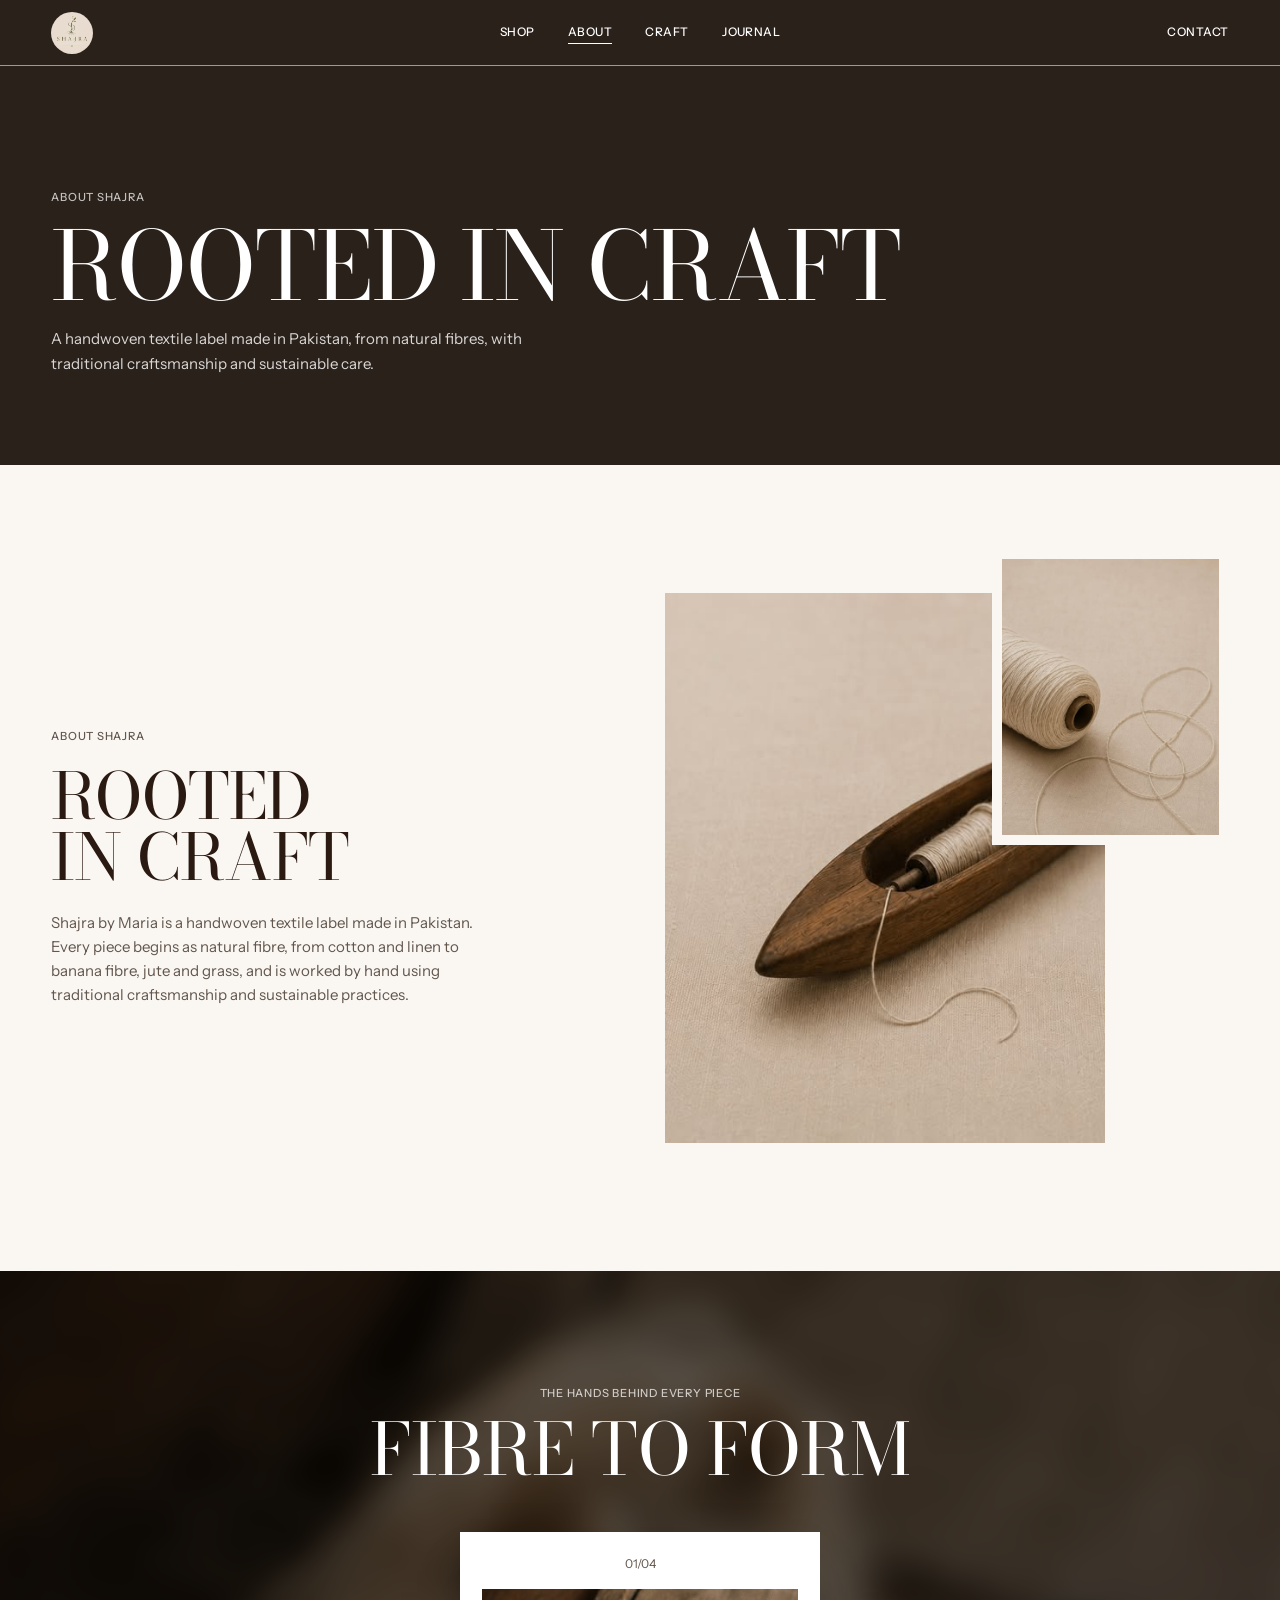
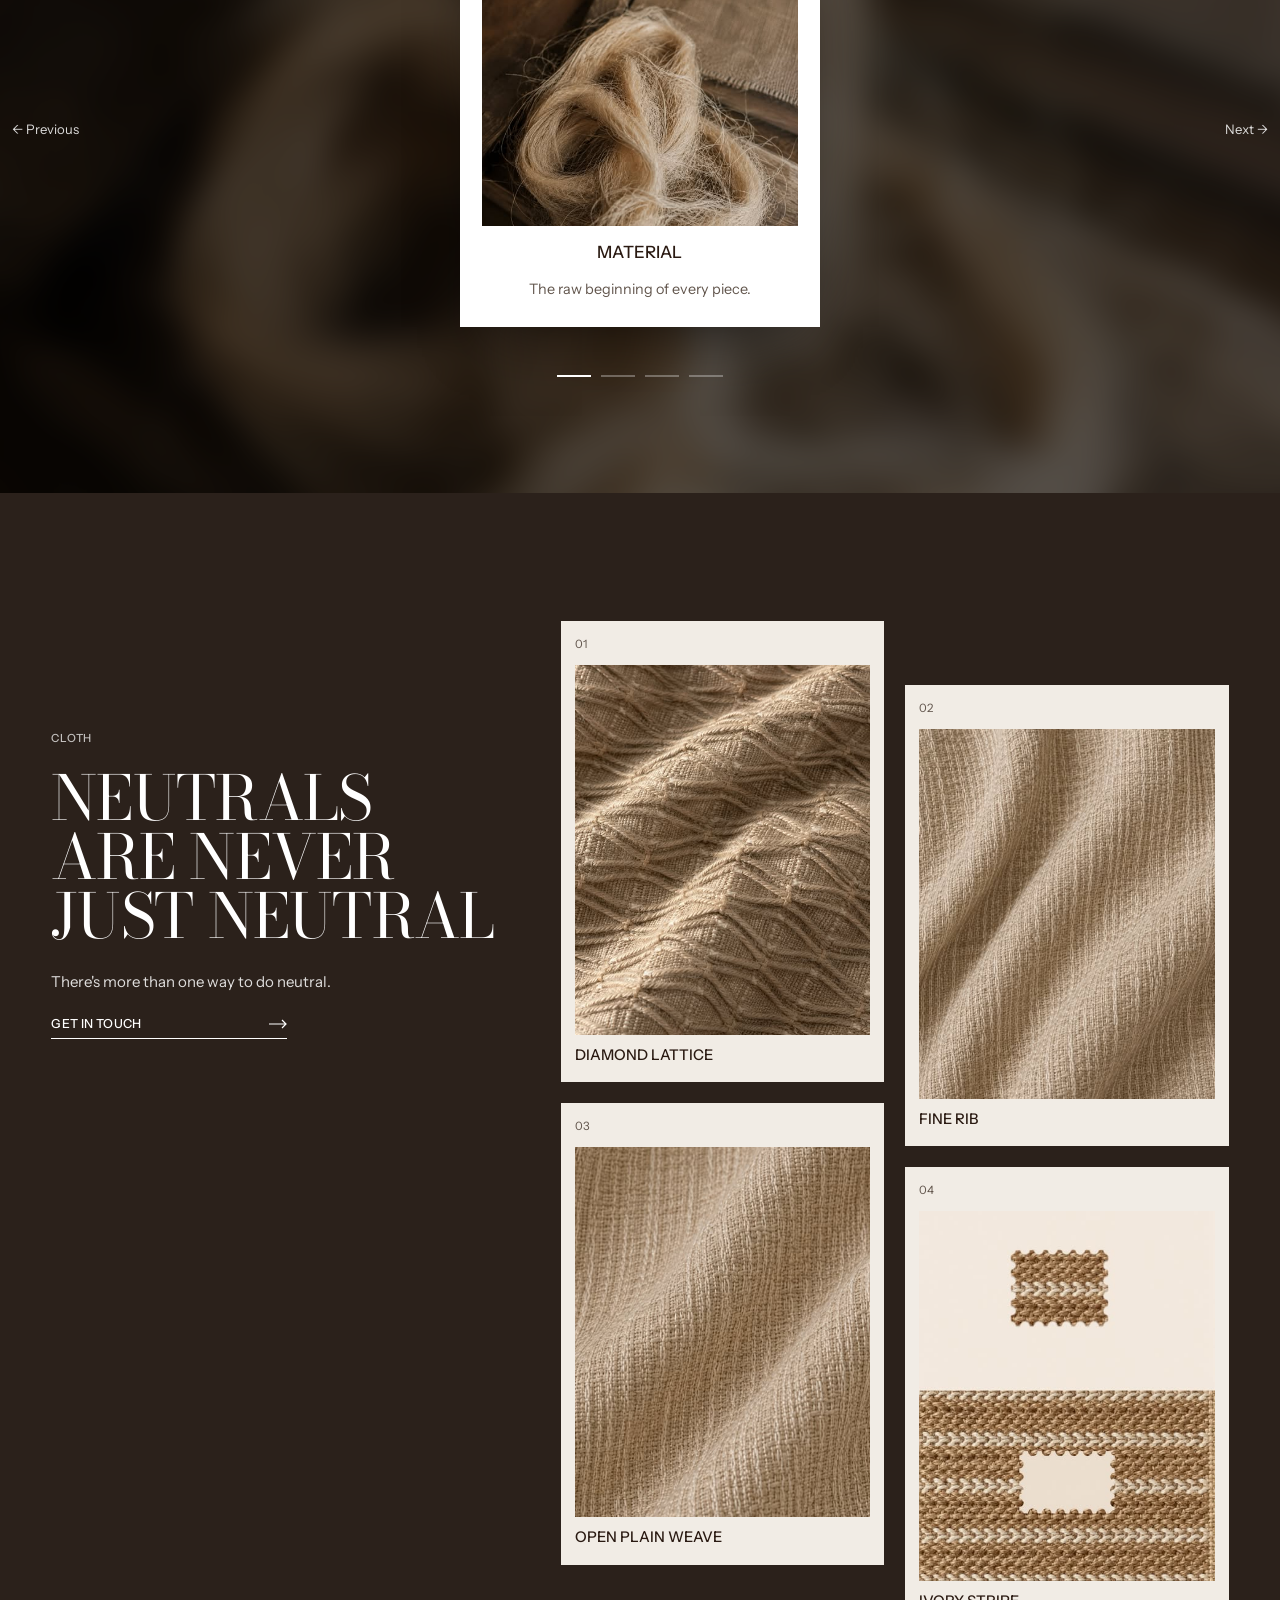
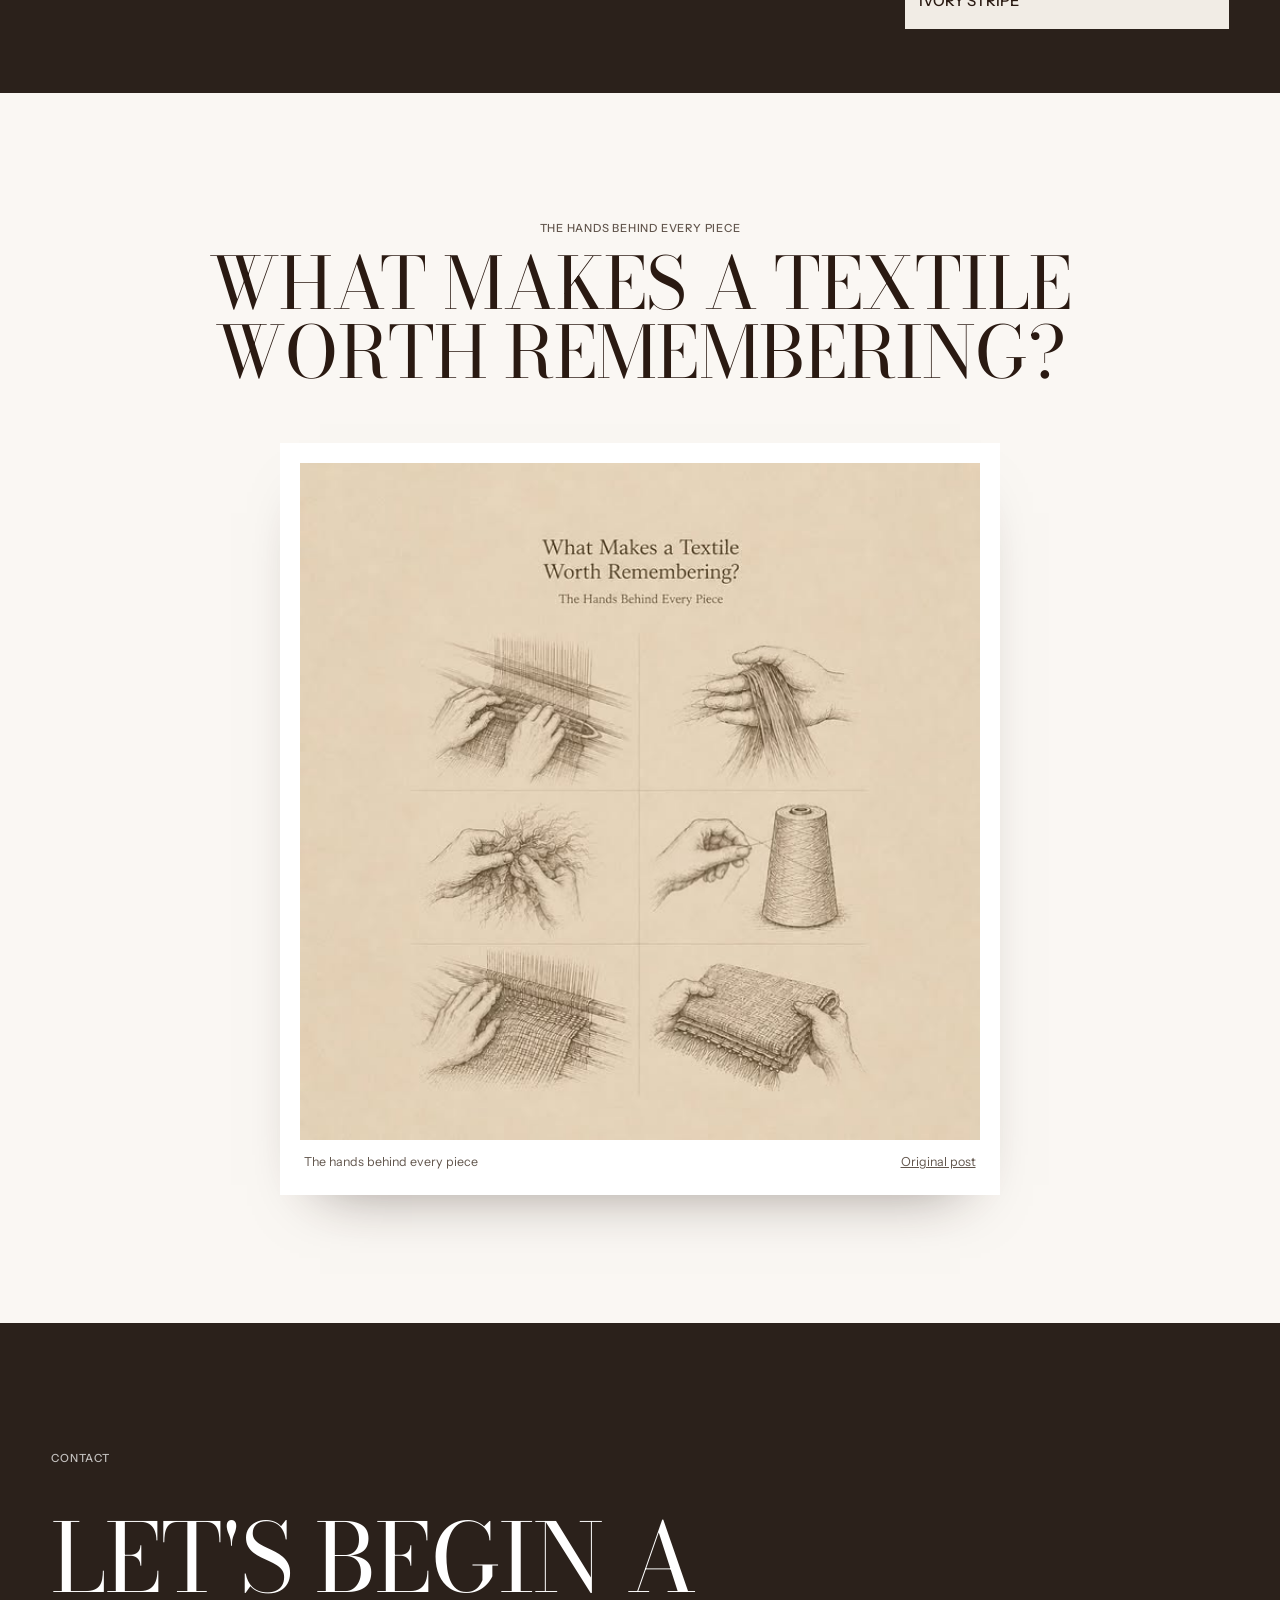
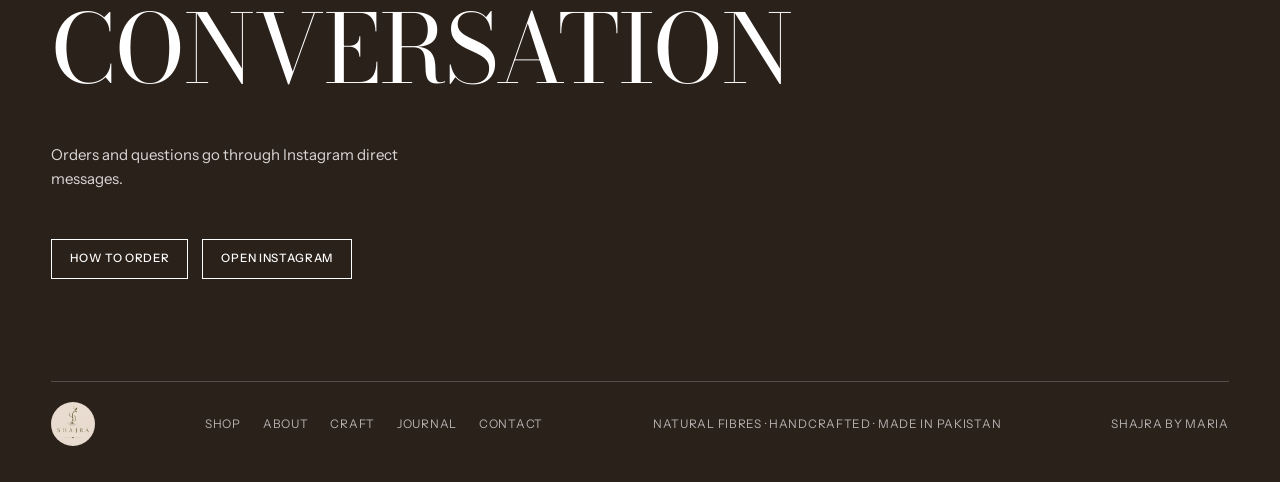
==== about.html @ bf80507c "new changes" ====
<!doctype html>
<html lang="en">
<head>
<meta charset="utf-8">
<meta name="viewport" content="width=device-width, initial-scale=1, viewport-fit=cover">
<title>About | Shajra by Maria</title>
<meta name="description" content="Shajra by Maria is a handwoven textile label made in Pakistan from cotton, linen, banana fibre, jute and grass, using traditional craftsmanship.">
<meta name="theme-color" content="#2b211b">
<meta property="og:title" content="About | Shajra by Maria">
<meta property="og:description" content="Shajra by Maria is a handwoven textile label made in Pakistan from cotton, linen, banana fibre, jute and grass, using traditional craftsmanship.">
<meta property="og:type" content="website">
<link rel="icon" href="img/pfp.jpg">
<link rel="stylesheet" href="https://fonts.googleapis.com/css2?family=Bodoni+Moda:opsz,wght@6..96,400;6..96,500&family=Instrument+Sans:wght@400;500;600&display=swap">
<link rel="stylesheet" href="css/style.css">
</head>
<body>

<header class="nav" id="nav">
  <a class="nb" href="index.html" aria-label="Shajra, home"><img src="img/logo.jpg" alt="Shajra"></a>
  <nav class="nl" aria-label="Main"><a href="shop.html">Shop</a><a href="about.html" aria-current="page">About</a><a href="craft.html">Craft</a><a href="journal.html">Journal</a></nav>
  <a class="nc" href="contact.html">Contact</a>
  <button class="nm" id="menuBtn" type="button" aria-expanded="false" aria-controls="menu">Menu</button>
</header>
<div class="menu" id="menu" hidden>
  <button type="button" id="menuClose">Close</button>
  <a href="index.html">Home</a><a href="shop.html">Shop</a><a href="about.html" aria-current="page">About</a><a href="craft.html">Craft</a><a href="journal.html">Journal</a><a href="contact.html">Contact</a>
</div>

<main>
<section class="dark phead">
  <div class="ph-in"><span class="eb w">About Shajra</span><h1 class="dsp">Rooted in craft</h1><p>A handwoven textile label made in Pakistan, from natural fibres, with traditional craftsmanship and sustainable care.</p></div>
</section>
<section class="sec" id="about">
  <div class="about">
    <div class="tx">
      <span class="eb">About Shajra</span>
      <h2 class="dsp"><span class="sw">R</span>ooted in craft</h2>
      <p>Shajra by Maria is a handwoven textile label made in Pakistan. Every piece begins as natural fibre, from cotton and linen to banana fibre, jute and grass, and is worked by hand using traditional craftsmanship and sustainable practices.</p>
    </div>
    <div class="collage">
      <div class="a"><img src="img/p09.jpg" alt="A wooden weaving shuttle holding a bobbin of undyed thread" loading="lazy"></div>
      <div class="b"><img src="img/p07.jpg" alt="A cone of undyed yarn with a loose loop of thread" loading="lazy"></div>
    </div>
  </div>
</section>
<section class="dark ap" id="approach">
  <div class="apbg" id="apA"></div><div class="apbg" id="apB"></div>
  <div class="ap-in">
    <div class="center"><span class="eb w">The hands behind every piece</span><h2 class="dsp"><span class="sw">F</span>ibre to form</h2></div>
    <div class="apmain">
      <button class="side l" id="apPrev" type="button">← Previous</button>
      <article class="apc" aria-live="polite">
        <span class="n" id="apN"></span>
        <div class="im"><img id="apImg" alt=""></div>
        <h3 id="apT"></h3>
        <p id="apP"></p>
      </article>
      <button class="side r" id="apNext" type="button">Next →</button>
    </div>
    <div class="dots" id="apDots" role="group" aria-label="Choose a step"></div>
  </div>
</section>
<section class="dark cl sec" id="cloth">
  <div class="bgimg" aria-hidden="true"></div>
  <div class="cl-in">
    <div class="cl-l">
      <span class="eb w">Cloth</span>
      <h2 class="dsp"><span class="sw">N</span>eutrals are never just neutral</h2>
      <p>There's more than one way to do neutral.</p>
      <a class="lk" href="contact.html">Get in touch <svg viewBox="0 0 18 10" fill="none" stroke="currentColor" stroke-width="1.2"><path d="M0 5h17M13 1l4 4-4 4"/></svg></a>
    </div>
    <div class="cl-g" id="clg"></div>
  </div>
</section>
<section class="sec" id="hands">
  <div class="center" style="margin-bottom:clamp(32px,5vw,56px)"><span class="eb">The hands behind every piece</span><h2 class="dsp">What makes a textile worth <span class="sw">R</span>emembering?</h2></div>
  <figure class="hands-card" style="margin-block:0"><canvas id="handsCv" width="640" height="638" role="img" aria-label="Six pencil drawings of hands at work, gently moving: passing a shuttle through a loom, drawing fibre through the fingers, teasing raw fibre apart, pulling thread from a cone, beating the weft, and folding finished cloth"></canvas><figcaption><span>The hands behind every piece</span><a href="https://www.instagram.com/p/Dbn_yvcCKN_/" target="_blank" rel="noopener">Original post</a></figcaption></figure>
</section>
</main>

<footer class="contact" id="contact">
  <div class="ct">
    <span class="eb w">Contact</span>
    <h2 class="dsp">Let's begin a Conversation</h2>
    <p>Orders and questions go through Instagram direct messages.</p>
    <div class="handle"><a class="bt on-dark" href="contact.html">How to order</a><a class="bt on-dark" href="https://www.instagram.com/shajrabymaria/" target="_blank" rel="noopener">Open Instagram</a></div>
  </div>
  <div class="cfoot"><img src="img/logo.jpg" alt="Shajra"><nav class="flinks" aria-label="Footer"><a href="shop.html">Shop</a><a href="about.html">About</a><a href="craft.html">Craft</a><a href="journal.html">Journal</a><a href="contact.html">Contact</a></nav><span>Natural fibres · Handcrafted · Made in Pakistan</span><span>Shajra by Maria</span></div>
</footer>

<script src="js/common.js"></script>
<script src="js/approach.js"></script>
<script src="js/cloth.js"></script>
<script src="js/hands.js"></script>

</body>
</html>
---- css/style.css ----
body{margin:0}
/* Layout: mocha photo sections alternate with white card sections. Huge staggered serif headlines with one swash capital,
   thin rules, small uppercase sans and white cards, in the manner of a boutique studio site. Single look by choice. */
:root{
  --mocha:#3b2e26; --mocha-d:#2b211b; --taupe:#cdbfb1; --taupe-l:#e4dacf; --paper:#faf7f3; --white:#ffffff;
  --ink:#2a1a12; --ink2:#62564d; --line:rgba(42,26,18,.16); --gold:#c9a46a; --rust:#b3563a;
  --sans:"Instrument Sans","Segoe UI",system-ui,sans-serif;
  --serif:"Bodoni Moda","Didot","Bodoni MT","Times New Roman",serif;
  --pad:clamp(16px,4vw,56px);
  color-scheme:light;
}
*{box-sizing:border-box}
html{scroll-behavior:smooth}
body{margin:0;background:var(--paper);color:var(--ink);font:400 .94rem/1.6 var(--sans);-webkit-font-smoothing:antialiased}
img{display:block;max-width:100%}
a{color:inherit}
h1,h2,h3,p{margin:0}
:focus-visible{outline:2px solid var(--gold);outline-offset:3px}
[hidden]{display:none!important}
.vh{position:absolute;width:1px;height:1px;overflow:hidden;clip:rect(0 0 0 0);white-space:nowrap}
.dsp{font-family:var(--serif);font-weight:400;font-optical-sizing:none;font-variation-settings:"opsz" 22;text-transform:uppercase;letter-spacing:-.012em;line-height:.96;text-wrap:balance}
.sw{font:inherit;letter-spacing:inherit}
h2.dsp{font-size:clamp(2.3rem,5.6vw,4.9rem)}
.eb{display:block;font:500 .7rem/1.3 var(--sans);letter-spacing:.07em;text-transform:uppercase;color:var(--ink2)}
.eb.w{color:rgba(255,255,255,.72)}
.sec{padding:clamp(72px,10vw,140px) var(--pad)}
.dark{background:var(--mocha-d);color:#fff;position:relative;overflow:hidden;isolation:isolate}
.center{text-align:center;display:grid;gap:14px;justify-items:center}
.lk{display:flex;justify-content:space-between;align-items:center;gap:30px;width:min(236px,100%);border-bottom:1px solid currentColor;padding-bottom:7px;font:500 .78rem/1 var(--sans);letter-spacing:.03em;text-transform:uppercase;text-decoration:none;color:inherit;transition:gap .3s,opacity .2s}
.lk:hover{gap:40px}
.lk svg,.bt svg{width:18px;height:10px;flex:none}
.bt{display:inline-flex;align-items:center;gap:10px;font:500 .72rem/1 var(--sans);letter-spacing:.06em;text-transform:uppercase;padding:13px 18px;border:1px solid currentColor;background:none;color:inherit;cursor:pointer;text-decoration:none;transition:background .2s,color .2s}
.bt:hover{background:var(--ink);color:#fff;border-color:var(--ink)}
.dark .bt:hover,.bt.on-dark:hover{background:#fff;color:var(--mocha-d);border-color:#fff}
.bt[aria-pressed="true"]{background:var(--ink);color:#fff;border-color:var(--ink)}
.cir{width:58px;height:58px;border-radius:50%;border:1px solid var(--line);background:#fff;color:var(--ink);cursor:pointer;display:grid;place-items:center;transition:background .2s,color .2s,border-color .2s}
.cir:hover{background:var(--ink);color:#fff;border-color:var(--ink)}
.cir svg{width:20px;height:12px}

/* ---------- nav ---------- */
.nav{position:fixed;inset:0 0 auto 0;z-index:40;height:66px;display:grid;grid-template-columns:1fr auto 1fr;align-items:center;padding:0 var(--pad);color:#fff;border-bottom:1px solid rgba(255,255,255,.55);transition:background .3s,border-color .3s}
.nav.solid{background:var(--mocha-d);border-bottom-color:rgba(255,255,255,.1)}
.nb{justify-self:start;display:block;line-height:0}
.nb img{width:42px;height:42px;border-radius:50%}
.nl{display:flex;gap:clamp(18px,2.6vw,40px)}
.nl a,.nc{font:500 .74rem/1 var(--sans);letter-spacing:.04em;text-transform:uppercase;color:#fff;text-decoration:none;padding-block:6px;background:linear-gradient(currentColor,currentColor) 0 100%/0 1px no-repeat;transition:background-size .3s}
.nl a:hover,.nc:hover{background-size:100% 1px}
.nc{justify-self:end}
.nm{display:none;justify-self:end;background:none;border:0;color:#fff;font:500 .74rem/1 var(--sans);letter-spacing:.04em;text-transform:uppercase;cursor:pointer;padding:10px 0}
.menu{position:fixed;inset:0;z-index:50;background:var(--mocha-d);color:#fff;display:flex;flex-direction:column;justify-content:center;gap:6px;padding:var(--pad)}
.menu a{font:400 clamp(2rem,9vw,3.4rem)/1.15 var(--serif);font-variation-settings:"opsz" 22;text-transform:uppercase;text-decoration:none}
.menu button{position:absolute;top:22px;right:var(--pad);background:none;border:0;color:#fff;font:500 .74rem/1 var(--sans);letter-spacing:.04em;text-transform:uppercase;cursor:pointer}
@media (max-width:900px){.nav{grid-template-columns:1fr auto}.nl,.nc{display:none}.nm{display:block}}

/* ---------- hero ---------- */
.hero{position:relative;min-height:clamp(660px,96vh,960px);display:flex;color:#fff;overflow:hidden;background:var(--mocha-d)}
.hero>canvas{position:absolute;inset:0;width:100%;height:100%}
.hero::after{content:"";position:absolute;inset:0;pointer-events:none;background:linear-gradient(180deg,rgba(43,33,27,.8),rgba(59,46,38,.62) 38%,rgba(43,33,27,.86))}
.hero-in{position:relative;z-index:2;width:100%;display:flex;flex-direction:column;padding:108px var(--pad) clamp(40px,6vw,72px)}
.toprow{display:flex;align-items:center;gap:18px;flex-wrap:wrap;margin-bottom:auto}
.seal{width:clamp(84px,9vw,112px);height:clamp(84px,9vw,112px);border-radius:50%;box-shadow:0 0 0 1px rgba(255,255,255,.5),0 0 0 8px rgba(255,255,255,.08)}
.soon{display:inline-flex;align-items:center;gap:10px;font:500 .72rem/1 var(--sans);letter-spacing:.07em;text-transform:uppercase;color:#fff;text-decoration:none;border:1px solid rgba(255,255,255,.55);padding:10px 14px;border-radius:99px}
.soon i{width:7px;height:7px;border-radius:50%;background:var(--gold);animation:pulse 2s ease-in-out infinite}
@keyframes pulse{50%{transform:scale(1.8);opacity:.4}}
.hl{margin-top:clamp(48px,9vh,110px);font-size:clamp(3.3rem,9.4vw,9.4rem)}
.hl>span{display:block;animation:rise 1s cubic-bezier(.2,.7,.2,1) both}
.hl .l1{margin-left:clamp(0px,7vw,110px)}
.hl .l2{margin-left:clamp(14px,36vw,560px);animation-delay:.12s}
.hl .l3{margin-left:clamp(28px,44vw,700px);animation-delay:.24s}
@keyframes rise{from{opacity:0;transform:translateY(34px)}}
.hbot{margin:clamp(24px,3.4vw,40px) 0 0 clamp(28px,44vw,700px);display:grid;gap:30px;max-width:270px;animation:rise 1s .4s cubic-bezier(.2,.7,.2,1) both}
.hbot p{font-size:.88rem;line-height:1.55;color:rgba(255,255,255,.92)}
@media (max-width:700px){.hl .l1{margin-left:0}.hl .l2{margin-left:9vw}.hl .l3{margin-left:18vw}.hbot{margin-left:0;max-width:300px}}

/* ---------- about ---------- */
.about{display:grid;grid-template-columns:minmax(0,1fr) minmax(0,1.05fr);gap:clamp(32px,6vw,96px);align-items:center;max-width:1320px;margin-inline:auto}
.about .tx{display:grid;gap:22px;justify-items:start}
.about h2{font-size:clamp(2.3rem,5vw,4.3rem)}
.about p{max-width:46ch;color:var(--ink2)}
.collage{position:relative;padding-right:22%}
.collage .a{aspect-ratio:4/5;overflow:hidden;background:var(--taupe-l)}
.collage .b{position:absolute;right:0;top:-8%;width:42%;aspect-ratio:4/5;overflow:hidden;background:var(--taupe-l);border:10px solid var(--paper)}
.collage img{width:100%;height:100%;object-fit:cover}
@media (max-width:820px){.about{grid-template-columns:minmax(0,1fr)}.collage{margin-top:36px}}

/* ---------- approach ---------- */
.ap{padding-block:clamp(72px,9vw,120px)}
.apbg{position:absolute;inset:-40px;z-index:-2;background-size:cover;background-position:center;filter:blur(16px) brightness(.42);opacity:0;transition:opacity .8s}
.apbg.on{opacity:1}
.ap-in{display:grid;gap:clamp(28px,4vw,48px);justify-items:center;text-align:center}
.apmain{display:grid;grid-template-columns:1fr auto 1fr;align-items:center;gap:20px;width:100%}
.apmain .side{background:none;border:0;color:rgba(255,255,255,.85);font:400 .82rem/1 var(--sans);cursor:pointer;padding:12px;justify-self:start}
.apmain .side.r{justify-self:end}
.apmain .side:hover{color:#fff;text-decoration:underline}
.apc{background:#fff;color:var(--ink);width:min(360px,calc(100vw - 2*var(--pad)));padding:22px 22px 26px;display:grid;gap:16px;text-align:center;box-shadow:0 30px 60px -30px rgba(0,0,0,.7)}
.apc .n{font-size:.76rem;color:var(--ink2)}
.apc .im{aspect-ratio:4/3;overflow:hidden;background:var(--taupe-l)}
.apc img{width:100%;height:100%;object-fit:cover;transition:opacity .35s}
.apc h3{font:500 1.06rem/1.2 var(--sans);text-transform:uppercase;letter-spacing:.01em}
.apc p{color:var(--ink2);font-size:.9rem;max-width:30ch;margin-inline:auto}
.dots{display:flex;gap:10px}
.dots button{width:34px;height:2px;border:0;background:rgba(255,255,255,.3);cursor:pointer;padding:0;position:relative}
.dots button::after{content:"";position:absolute;inset:-12px 0}
.dots button[aria-current="true"]{background:#fff}
@media (max-width:760px){.apmain{grid-template-columns:1fr 1fr;grid-template-areas:"c c" "p n"}.apc{grid-area:c;justify-self:center}.apmain .side.l{grid-area:p}.apmain .side.r{grid-area:n}}

/* ---------- collection ---------- */
.col-wrap{max-width:1320px;margin-inline:auto;display:grid;gap:clamp(32px,5vw,64px)}
.pd{display:grid;grid-template-columns:minmax(0,.9fr) minmax(0,1.1fr);gap:clamp(24px,4vw,64px);align-items:stretch}
.pimg{position:relative;aspect-ratio:4/5;background:var(--taupe-l);overflow:hidden;display:grid;place-items:center}
.pimg img{position:absolute;inset:0;width:100%;height:100%;object-fit:cover}
.thumbs{position:absolute;left:12px;right:12px;bottom:12px;display:flex;gap:8px;z-index:2}
.thumbs button{width:46px;height:58px;padding:0;border:1px solid rgba(255,255,255,.7);background:#fff;cursor:pointer;opacity:.7;overflow:hidden;transition:opacity .2s,transform .2s}
.thumbs button img{position:static;width:100%;height:100%;object-fit:cover;display:block}
.thumbs button[aria-current=true],.thumbs button:hover{opacity:1;border-color:#fff;transform:translateY(-3px)}
.ph{display:grid;gap:12px;text-align:center;padding:20px;color:rgba(42,26,18,.38)}
.ph b{font:400 clamp(2.4rem,6vw,4.6rem)/1 var(--serif);font-variation-settings:"opsz" 22;letter-spacing:-.01em}
.ph span{font:500 .7rem/1 var(--sans);letter-spacing:.08em;text-transform:uppercase}
.pr{display:grid;grid-template-rows:auto 1fr auto;gap:22px;min-width:0}
.pbody{display:grid;gap:18px;align-content:start;padding-top:clamp(0px,2vw,24px)}
@keyframes fadein{from{opacity:0;transform:translateY(10px)}}
.pname{font-size:clamp(2.8rem,6.4vw,5.4rem)}
.ptype{font:500 .82rem/1.3 var(--sans);letter-spacing:.07em;text-transform:uppercase;color:var(--ink2)}
.price{font:400 clamp(1.6rem,2.6vw,2.2rem)/1.1 var(--serif);font-variation-settings:"opsz" 22}
.price small{font:400 .86rem/1 var(--sans);color:var(--ink2);margin-left:6px}
.spec{margin:0;display:grid;border-top:1px solid var(--line)}
.spec div{display:grid;grid-template-columns:minmax(110px,32%) minmax(0,1fr);gap:12px;padding:11px 0;border-bottom:1px solid var(--line)}
.spec dt{color:var(--ink2);font-size:.84rem}
.spec dd{margin:0}
.pdesc{max-width:52ch;color:var(--ink2)}
.cust{display:grid;gap:6px;border:1px solid var(--line);padding:14px 16px;max-width:52ch;font-size:.88rem;color:var(--ink2)}
.cust b{font:600 .68rem/1 var(--sans);letter-spacing:.08em;text-transform:uppercase;color:var(--ink)}
.enq{display:grid;gap:10px;justify-items:start}
.enq-note{font-size:.8rem;color:var(--ink2);min-height:1.2em}
.mats{font-size:.8rem;letter-spacing:.04em;text-transform:uppercase;color:var(--ink2);text-align:center}
.mats span{color:var(--ink);font-weight:600;margin-right:8px}
@media (max-width:820px){.pd{grid-template-columns:minmax(0,1fr)}}

/* ---------- cloth ---------- */
.cl .bgimg{position:absolute;inset:-30px;z-index:-2;background:url(img/p04.jpg) center/cover;filter:blur(10px) brightness(.36)}
.cl-in{display:grid;grid-template-columns:minmax(0,.8fr) minmax(0,1.2fr);gap:clamp(32px,5vw,80px);align-items:start;max-width:1320px;margin-inline:auto}
.cl-l{display:grid;gap:24px;justify-items:start;position:sticky;top:110px}
.cl-l h2{font-size:clamp(2.3rem,4.8vw,4.3rem)}
.cl-l p{max-width:34ch;color:rgba(255,255,255,.85)}
.cl-g{display:grid;grid-template-columns:repeat(2,minmax(0,1fr));gap:clamp(12px,1.6vw,22px)}
.cl-g .cc:nth-child(even){transform:translateY(clamp(28px,5vw,72px))}
.cc{background:#f1ece5;color:var(--ink);padding:14px 14px 18px;display:grid;gap:12px;align-content:start;text-decoration:none}
.cc .no{font-size:.72rem;color:var(--ink2)}
.cc .im{aspect-ratio:4/5;overflow:hidden;background:var(--taupe-l)}
.cc img{width:100%;height:100%;object-fit:cover;transition:transform .9s}
.cc:hover img{transform:scale(1.06)}
.cc h3{font:500 .92rem/1.2 var(--sans);text-transform:uppercase}
@media (max-width:820px){.cl-in{grid-template-columns:minmax(0,1fr)}.cl-l{position:static}.cl-g{margin-bottom:60px}}

/* ---------- launch slider ---------- */
.ps-wrap{max-width:1320px;margin-inline:auto;display:grid;gap:clamp(32px,5vw,64px)}
.ps{display:grid;grid-template-columns:minmax(0,.95fr) minmax(0,1.05fr);gap:clamp(20px,3vw,44px);align-items:stretch}
.ps-img{aspect-ratio:1/1.02;overflow:hidden;background:var(--taupe-l)}
.ps-img img{width:100%;height:100%;object-fit:cover;transition:opacity .35s}
.ps-r{display:grid;grid-template-rows:auto 1fr auto;gap:22px;min-width:0}
.meta{display:flex;justify-content:space-between;color:var(--ink2);font-size:.84rem}
.mid{display:grid;grid-template-columns:minmax(0,1fr) minmax(120px,36%);gap:clamp(16px,3vw,40px);align-content:start;padding-top:clamp(0px,3vw,36px)}
.mid .t{display:grid;gap:14px;align-content:start}
.mid h3{font:400 clamp(1.5rem,2.5vw,2.1rem)/1.1 var(--serif);font-variation-settings:"opsz" 22;text-transform:uppercase}
.mid p{color:var(--ink2);max-width:36ch}
.nx{display:grid;gap:12px;align-content:start;color:var(--ink2);font-size:.84rem}
.nx .im{aspect-ratio:3/4;overflow:hidden;background:var(--taupe-l)}
.nx img{width:100%;height:100%;object-fit:cover}
.psb{display:flex;justify-content:space-between;align-items:flex-end;gap:20px;flex-wrap:wrap}
.psb .lk{width:auto;min-width:200px}
.arrows{display:flex;gap:12px}
@media (max-width:820px){.ps{grid-template-columns:minmax(0,1fr)}.ps-img{aspect-ratio:4/4.4}.mid{grid-template-columns:minmax(0,1fr) minmax(100px,34%)}}

/* ---------- loom ---------- */
.band{background:var(--taupe)}
.loom{display:grid;grid-template-columns:minmax(0,1.5fr) minmax(0,1fr);gap:clamp(24px,4vw,64px);align-items:start;max-width:1320px;margin-inline:auto}
.loom-frame{min-width:0;background:#fff;padding:clamp(10px,1.4vw,18px);box-shadow:0 30px 50px -34px rgba(42,26,18,.5)}
#loomCanvas{display:block;width:100%;height:clamp(260px,40vw,420px);background:var(--taupe-l)}
.loom-cap{margin-top:14px;font-size:.84rem;color:var(--ink2)}
.controls{display:grid;gap:28px;min-width:0}
.ctl{display:grid;gap:12px}
.seg{display:flex;flex-wrap:wrap;gap:8px}
.yarns{display:flex;flex-wrap:wrap;gap:10px}
.yarns button{width:34px;height:34px;border-radius:50%;border:1px solid rgba(42,26,18,.35);cursor:pointer;padding:0;background:var(--c)}
.yarns button[aria-pressed="true"]{box-shadow:0 0 0 3px var(--taupe),0 0 0 4px var(--ink)}
@media (max-width:820px){.loom{grid-template-columns:minmax(0,1fr)}}

/* ---------- cloth on the line ---------- */
.line{display:grid;grid-template-columns:repeat(3,minmax(0,1fr));gap:clamp(8px,2.5vw,36px);border-top:2px solid rgba(255,255,255,.6);margin:clamp(28px,4vw,52px) auto;max-width:1320px}
.line canvas{display:block;width:100%;aspect-ratio:3/4}
.reels{display:grid;grid-template-columns:repeat(auto-fit,minmax(200px,1fr));gap:18px;margin-bottom:32px;max-width:1320px;margin-inline:auto}
.reels video{display:block;width:100%;aspect-ratio:9/16;object-fit:cover;background:var(--mocha)}
.line-h{max-width:1320px;margin-inline:auto;display:grid;gap:14px;justify-items:start}

/* ---------- hands ---------- */
.hands-card{width:min(720px,100%);margin-inline:auto;background:#fff;padding:clamp(10px,1.6vw,22px);box-shadow:0 30px 60px -40px rgba(42,26,18,.55)}
.hands-card canvas{display:block;width:100%;height:auto}
.hands-card figcaption{padding:12px 4px 2px;font-size:.78rem;color:var(--ink2);display:flex;justify-content:space-between}

/* ---------- crossword ---------- */
.cross{display:grid;grid-template-columns:minmax(0,1.15fr) minmax(0,.85fr);gap:clamp(28px,5vw,80px);align-items:start;max-width:1320px;margin-inline:auto}
.grid{display:grid;grid-template-columns:repeat(12,minmax(0,1fr));max-width:600px;min-width:0}
.cell{position:relative;aspect-ratio:1;margin:0 -1px -1px 0;border:1px solid var(--mocha);background:#fff}
.cell.on{background:var(--taupe-l)}
.cell.wrong{background:#efc9bb}
.cell b{position:absolute;top:1px;left:3px;font:500 .56rem/1.2 var(--sans);color:var(--ink2);pointer-events:none}
.cell input{position:absolute;inset:0;width:100%;height:100%;border:0;background:transparent;text-align:center;text-transform:uppercase;padding:6% 0 0;font:500 1rem/1 var(--serif);color:var(--ink);caret-color:var(--rust);border-radius:0}
.cell input:focus{outline:2px solid var(--rust);outline-offset:-2px}
@media (min-width:700px){.cell input{font-size:1.35rem}}
.clues{display:grid;gap:26px;min-width:0}
.clues h3{font:600 .72rem/1 var(--sans);letter-spacing:.07em;text-transform:uppercase;color:var(--ink2);margin-bottom:10px}
.clues ol{list-style:none;margin:0;padding:0;display:grid;gap:4px}
.clues button{all:unset;cursor:pointer;display:grid;grid-template-columns:1.8em minmax(0,1fr);padding:7px 8px;margin-inline:-8px;font:400 .94rem/1.45 var(--sans)}
.clues button.on{background:rgba(255,255,255,.7)}
.clues button:focus-visible{outline:2px solid var(--gold)}
.status{min-height:1.6em;font:400 clamp(1.1rem,1.8vw,1.4rem)/1.3 var(--serif);font-variation-settings:"opsz" 22;color:var(--ink)}
.status.bad{color:var(--rust)}
.cbtns{display:flex;flex-wrap:wrap;gap:10px;margin-top:22px}
@media (max-width:820px){.cross{grid-template-columns:minmax(0,1fr)}}

/* ---------- journal ---------- */
.jr{display:grid;grid-template-columns:repeat(4,minmax(0,1fr));gap:28px clamp(14px,2vw,28px);align-items:start;max-width:1320px;margin:clamp(36px,5vw,64px) auto 0}
.jr a{display:grid;gap:12px;text-decoration:none}
.jr .im{overflow:hidden;background:var(--taupe-l);aspect-ratio:4/5}
.jr a:nth-child(4n+2) .im,.jr a:nth-child(4n+3) .im{aspect-ratio:1/1}
.jr a:nth-child(4n+2){margin-top:clamp(0px,4vw,56px)}
.jr a:nth-child(4n+3){margin-top:clamp(0px,9vw,130px)}
.jr a:nth-child(4n+4){margin-top:clamp(0px,2vw,28px)}
.jr img{width:100%;height:100%;object-fit:cover;transition:transform .9s}
.jr a:hover img{transform:scale(1.05)}
.jr span{font:500 .86rem/1.25 var(--sans);text-transform:uppercase;letter-spacing:.01em}
@media (max-width:820px){.jr{grid-template-columns:repeat(2,minmax(0,1fr))}.jr a:nth-child(n){margin-top:0}.jr a:nth-child(even){margin-top:36px}}

/* ---------- contact ---------- */
.contact{background:var(--mocha-d);color:#fff;padding:clamp(72px,10vw,140px) var(--pad) 36px}
.ct{max-width:1320px;margin-inline:auto;display:grid;gap:clamp(28px,4vw,48px);justify-items:start}
.ct h2{font-size:clamp(2.6rem,7.4vw,7rem);max-width:12ch}
.ct p{max-width:40ch;color:rgba(255,255,255,.82)}
.handle{display:flex;flex-wrap:wrap;align-items:center;gap:14px}
.handle code{font:400 1.5rem/1 var(--serif);font-variation-settings:"opsz" 22;letter-spacing:.01em;user-select:all}
.cfoot{max-width:1320px;margin:clamp(56px,8vw,110px) auto 0;padding-top:20px;border-top:1px solid rgba(255,255,255,.2);display:flex;flex-wrap:wrap;gap:14px 30px;align-items:center;justify-content:space-between;font-size:.74rem;letter-spacing:.06em;text-transform:uppercase;color:rgba(255,255,255,.65)}
.cfoot img{width:44px;height:44px;border-radius:50%}
@media (prefers-reduced-motion:reduce){*{animation:none!important;transition:none!important;scroll-behavior:auto!important}}

/* ---------- multi-page additions ---------- */
.nl a[aria-current=page],.nc[aria-current=page]{background-size:100% 1px}
.menu a[aria-current=page]{text-decoration:underline;text-underline-offset:8px;text-decoration-thickness:1px}
.phead{padding:clamp(120px,16vw,190px) var(--pad) clamp(48px,7vw,90px)}
.ph-in{max-width:1320px;margin-inline:auto;display:grid;gap:16px;justify-items:start}
.phead h1{font-size:clamp(2.8rem,7.4vw,6.6rem)}
.phead p{max-width:54ch;color:rgba(255,255,255,.82)}
.flinks{display:flex;gap:6px 22px;flex-wrap:wrap}
.flinks a{text-decoration:none}.flinks a:hover{color:#fff}
.pgrid{display:grid;grid-template-columns:repeat(auto-fill,minmax(min(100%,260px),1fr));gap:clamp(28px,3vw,44px) clamp(16px,2vw,28px)}
.pcard{display:grid;gap:14px;text-decoration:none;color:inherit;align-content:start}
.pcimg{position:relative;aspect-ratio:4/5;overflow:hidden;background:var(--taupe-l)}
.pcimg img{position:absolute;inset:0;width:100%;height:100%;object-fit:cover;transition:opacity .5s ease,transform .8s cubic-bezier(.2,.7,.2,1)}
.pcimg .alt{opacity:0}
.pcard:hover .pcimg .alt,.pcard:focus-visible .pcimg .alt{opacity:1}
.pcard:hover .pcimg img{transform:scale(1.04)}
.pcinfo{display:grid;gap:4px}
.pcinfo h3{font:400 clamp(1.3rem,2vw,1.7rem)/1.1 var(--serif);font-variation-settings:"opsz" 22;text-transform:uppercase;letter-spacing:-.005em}
.pct{color:var(--ink2);font-size:.86rem}
.pcp{font-size:.92rem;font-weight:500}.pcp small{font-weight:400;color:var(--ink2);margin-left:4px}
.count{font-size:.8rem;letter-spacing:.06em;text-transform:uppercase;color:var(--ink2)}
.shop,.pp{padding-top:clamp(40px,6vw,72px)}
.pp{padding-top:clamp(96px,10vw,120px)}
.crumbs{display:flex;gap:10px;flex-wrap:wrap;font-size:.78rem;letter-spacing:.04em;text-transform:uppercase;color:var(--ink2)}
.crumbs a{text-decoration:none}.crumbs a:hover{color:var(--ink);text-decoration:underline}
.arrows a.cir{text-decoration:none}
.pp .pimg{align-self:start}
.steps{display:grid;grid-template-columns:repeat(3,minmax(0,1fr));gap:clamp(20px,3vw,48px)}
.steps div{display:grid;gap:10px;align-content:start;border-top:1px solid var(--line);padding-top:18px}
.steps h3{font:400 clamp(1.4rem,2.2vw,1.9rem)/1.1 var(--serif);font-variation-settings:"opsz" 22;text-transform:uppercase}
.steps p{color:var(--ink2);max-width:36ch}
@media (max-width:820px){.steps{grid-template-columns:minmax(0,1fr)}}
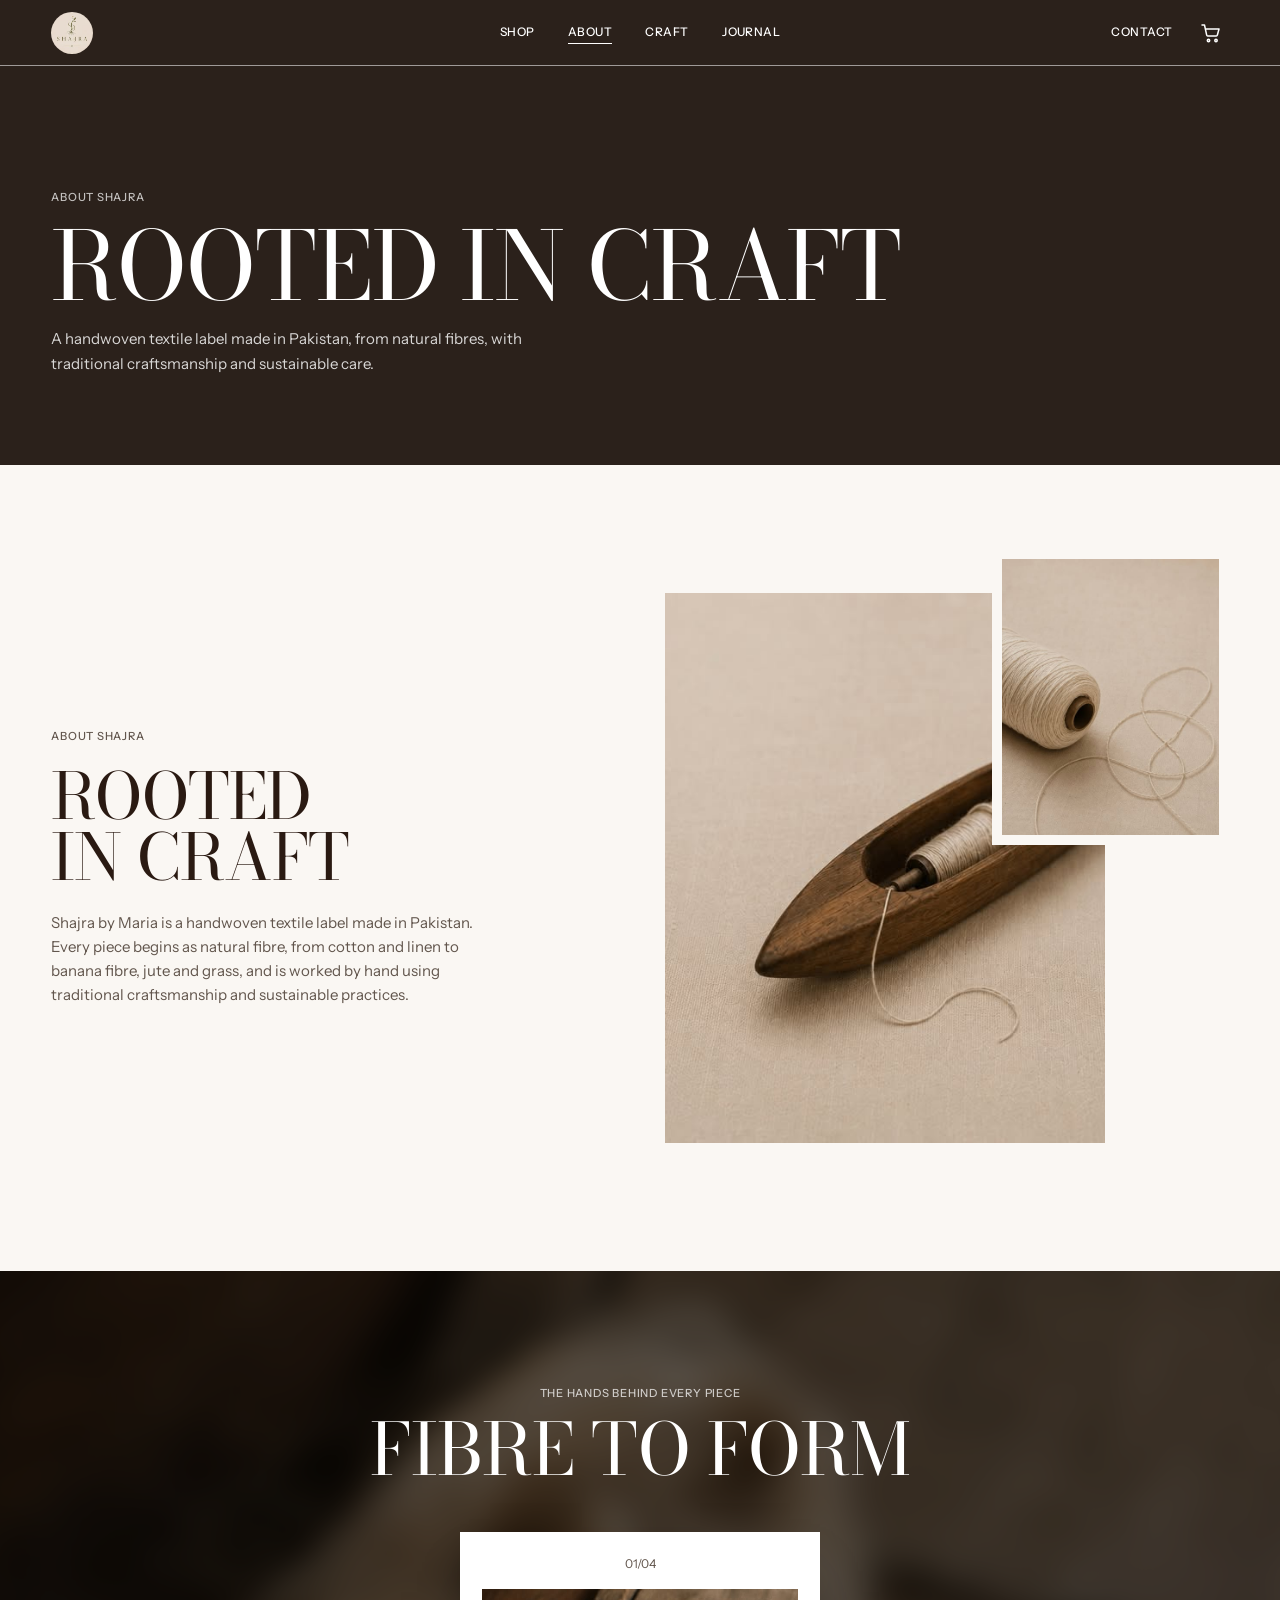
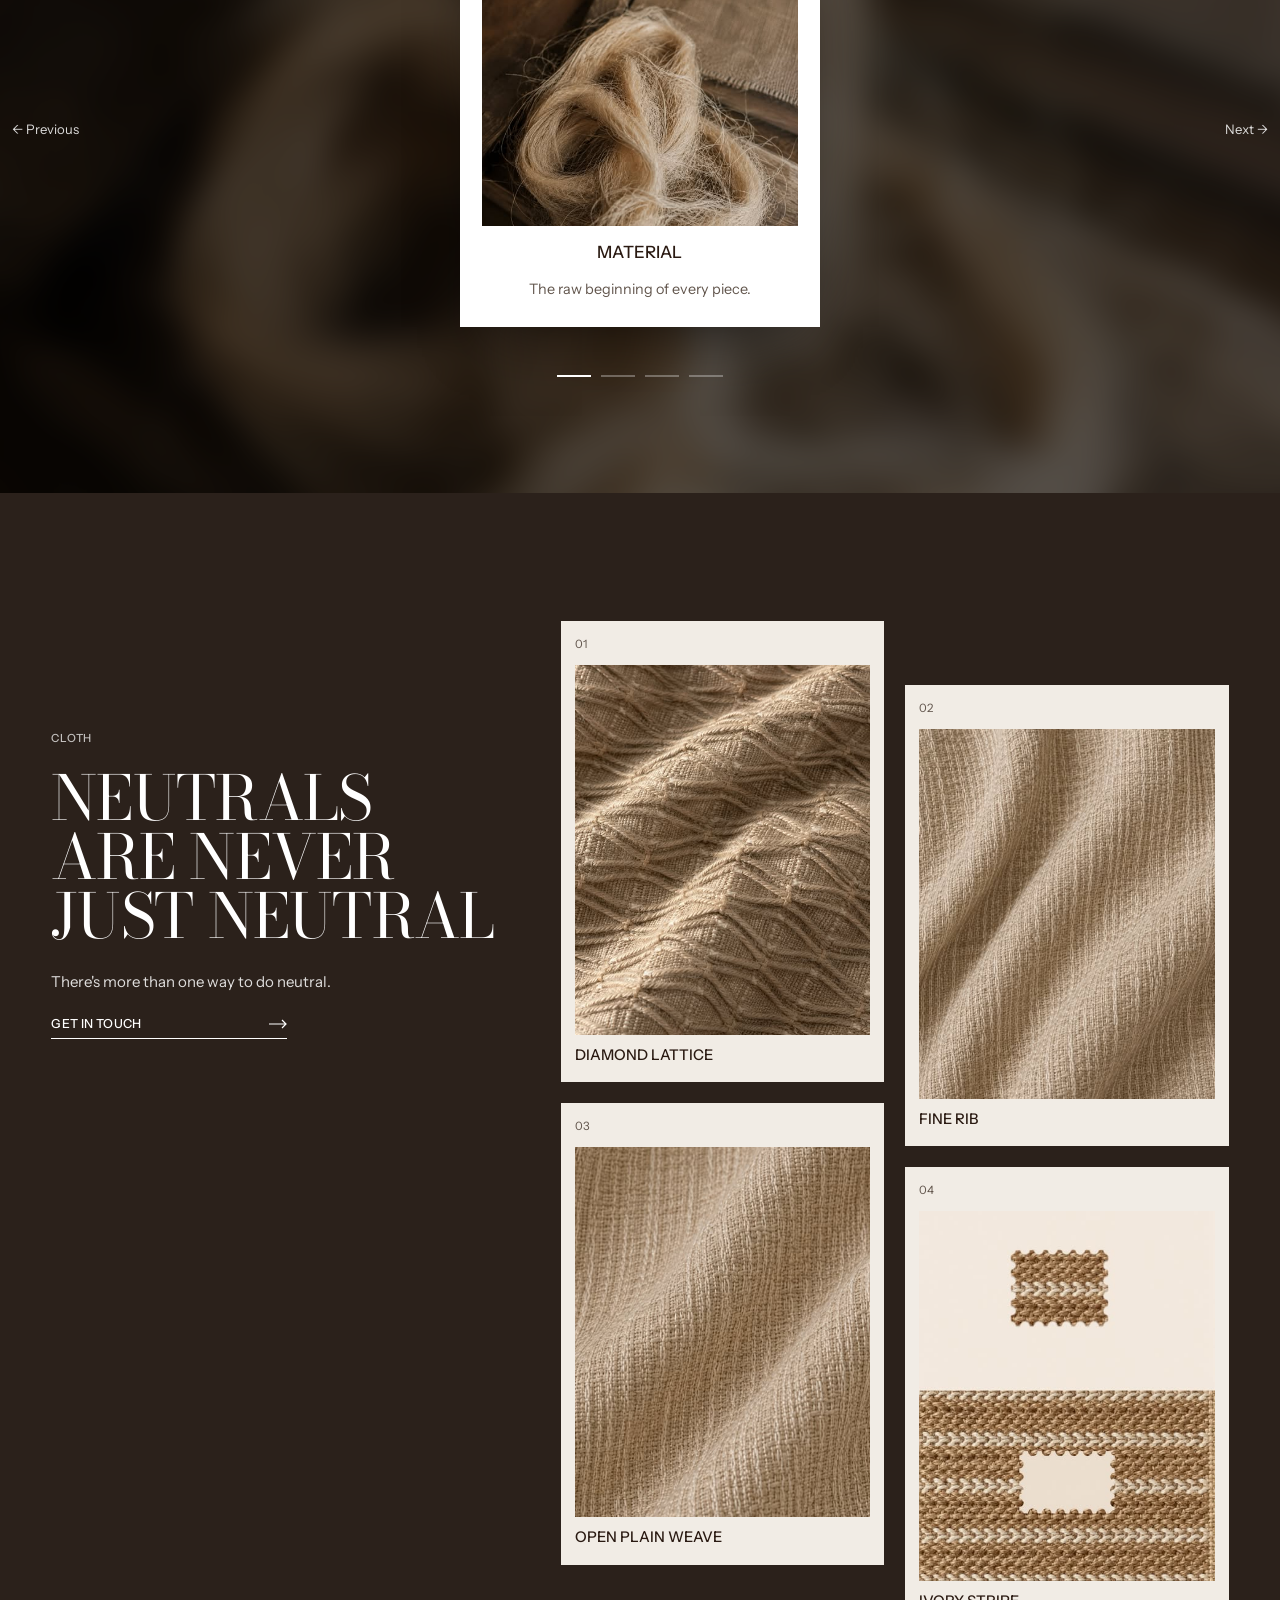
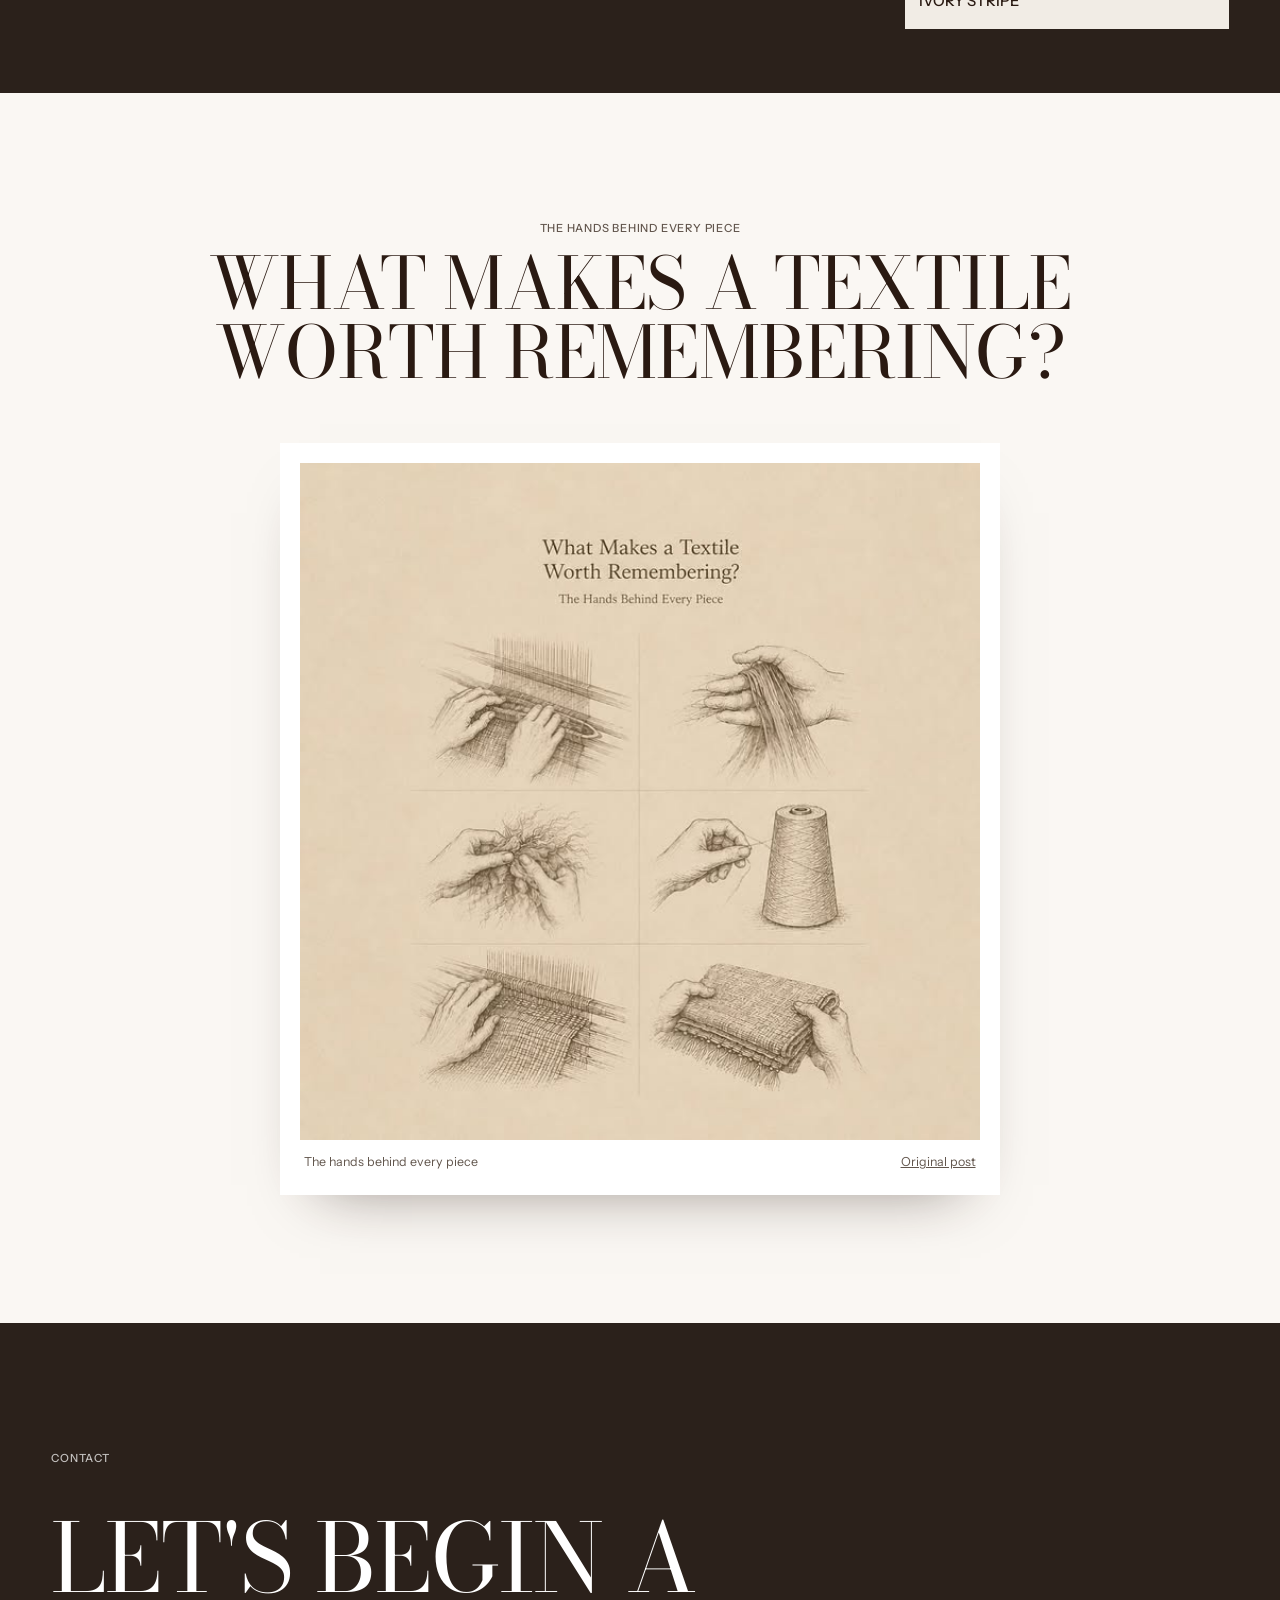
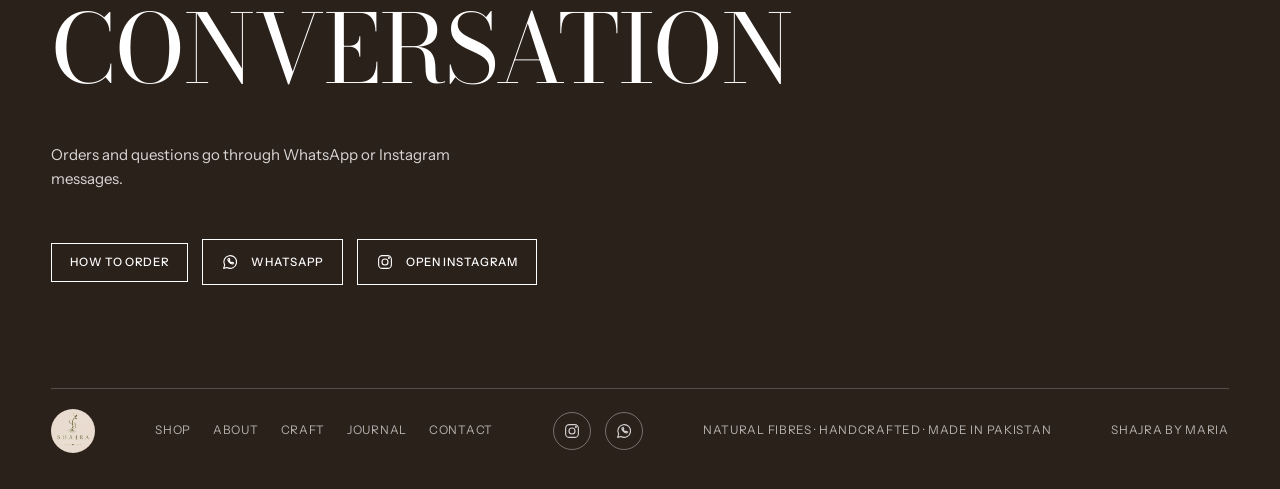
==== commit a33365a3: "new changes" ====
--- a/about.html
+++ b/about.html
@@ -18,8 +18,11 @@
 <header class="nav" id="nav">
   <a class="nb" href="index.html" aria-label="Shajra, home"><img src="img/logo.jpg" alt="Shajra"></a>
   <nav class="nl" aria-label="Main"><a href="shop.html">Shop</a><a href="about.html" aria-current="page">About</a><a href="craft.html">Craft</a><a href="journal.html">Journal</a></nav>
-  <a class="nc" href="contact.html">Contact</a>
-  <button class="nm" id="menuBtn" type="button" aria-expanded="false" aria-controls="menu">Menu</button>
+  <div class="nr">
+    <a class="nc" href="contact.html">Contact</a>
+    <button class="cartb" type="button" data-cart-open aria-label="Open cart"><svg viewBox="0 0 24 24" fill="none" stroke="currentColor" stroke-width="1.5" stroke-linecap="round" stroke-linejoin="round"><path d="M3 4h2.5l2.2 10.2a1 1 0 0 0 1 .8h8.6a1 1 0 0 0 1-.8L20 8H6.2"/><circle cx="9.5" cy="19.5" r="1.2"/><circle cx="17" cy="19.5" r="1.2"/></svg><b class="cartn" data-cart-count hidden>0</b></button>
+    <button class="nm" id="menuBtn" type="button" aria-expanded="false" aria-controls="menu">Menu</button>
+  </div>
 </header>
 <div class="menu" id="menu" hidden>
   <button type="button" id="menuClose">Close</button>
@@ -82,13 +85,14 @@
   <div class="ct">
     <span class="eb w">Contact</span>
     <h2 class="dsp">Let's begin a Conversation</h2>
-    <p>Orders and questions go through Instagram direct messages.</p>
-    <div class="handle"><a class="bt on-dark" href="contact.html">How to order</a><a class="bt on-dark" href="https://www.instagram.com/shajrabymaria/" target="_blank" rel="noopener">Open Instagram</a></div>
+    <p>Orders and questions go through WhatsApp or Instagram messages.</p>
+    <div class="handle"><a class="bt on-dark" href="contact.html">How to order</a><a class="bt on-dark" href="https://wa.me/923144778804" target="_blank" rel="noopener"><svg class="ico" viewBox="0 0 24 24" fill="none" stroke="currentColor" stroke-width="1.5" stroke-linecap="round" stroke-linejoin="round" aria-hidden="true"><path d="M3.5 20.5l1.4-4.3A8.5 8.5 0 1 1 8 19.3l-4.5 1.2z"/><path d="M9.2 8.3c-.3 1.9 2.7 6 6.4 6.4l1.3-1.5-2.2-1-1 .8c-1.2-.5-2.2-1.5-2.7-2.7l.8-1-1-2.2-1.6 1.2z"/></svg>WhatsApp</a><a class="bt on-dark" href="https://www.instagram.com/shajrabymaria/" target="_blank" rel="noopener"><svg class="ico" viewBox="0 0 24 24" fill="none" stroke="currentColor" stroke-width="1.5" stroke-linecap="round" stroke-linejoin="round" aria-hidden="true"><rect x="3.5" y="3.5" width="17" height="17" rx="5"/><circle cx="12" cy="12" r="4"/><circle cx="17.2" cy="6.8" r=".6" fill="currentColor"/></svg>Open Instagram</a></div>
   </div>
-  <div class="cfoot"><img src="img/logo.jpg" alt="Shajra"><nav class="flinks" aria-label="Footer"><a href="shop.html">Shop</a><a href="about.html">About</a><a href="craft.html">Craft</a><a href="journal.html">Journal</a><a href="contact.html">Contact</a></nav><span>Natural fibres · Handcrafted · Made in Pakistan</span><span>Shajra by Maria</span></div>
+  <div class="cfoot"><img src="img/logo.jpg" alt="Shajra"><nav class="flinks" aria-label="Footer"><a href="shop.html">Shop</a><a href="about.html">About</a><a href="craft.html">Craft</a><a href="journal.html">Journal</a><a href="contact.html">Contact</a></nav><div class="social"><a href="https://www.instagram.com/shajrabymaria/" target="_blank" rel="noopener" aria-label="Instagram"><svg class="ico" viewBox="0 0 24 24" fill="none" stroke="currentColor" stroke-width="1.5" stroke-linecap="round" stroke-linejoin="round" aria-hidden="true"><rect x="3.5" y="3.5" width="17" height="17" rx="5"/><circle cx="12" cy="12" r="4"/><circle cx="17.2" cy="6.8" r=".6" fill="currentColor"/></svg></a><a href="https://wa.me/923144778804" target="_blank" rel="noopener" aria-label="WhatsApp"><svg class="ico" viewBox="0 0 24 24" fill="none" stroke="currentColor" stroke-width="1.5" stroke-linecap="round" stroke-linejoin="round" aria-hidden="true"><path d="M3.5 20.5l1.4-4.3A8.5 8.5 0 1 1 8 19.3l-4.5 1.2z"/><path d="M9.2 8.3c-.3 1.9 2.7 6 6.4 6.4l1.3-1.5-2.2-1-1 .8c-1.2-.5-2.2-1.5-2.7-2.7l.8-1-1-2.2-1.6 1.2z"/></svg></a></div><span>Natural fibres · Handcrafted · Made in Pakistan</span><span>Shajra by Maria</span></div>
 </footer>
 
 <script src="js/common.js"></script>
+<script src="js/cart.js"></script>
 <script src="js/approach.js"></script>
 <script src="js/cloth.js"></script>
 <script src="js/hands.js"></script>
--- a/css/style.css
+++ b/css/style.css
@@ -274,3 +274,75 @@
 .steps h3{font:400 clamp(1.4rem,2.2vw,1.9rem)/1.1 var(--serif);font-variation-settings:"opsz" 22;text-transform:uppercase}
 .steps p{color:var(--ink2);max-width:36ch}
 @media (max-width:820px){.steps{grid-template-columns:minmax(0,1fr)}}
+
+/* ---------- shop: toolbar, cards, list view ---------- */
+.nr{justify-self:end;display:flex;align-items:center;gap:20px}
+.nc{justify-self:auto}
+.cartb{position:relative;background:none;border:0;color:#fff;cursor:pointer;padding:6px;display:grid;place-items:center}
+.cartb svg{width:24px;height:24px}
+.cartn{position:absolute;top:-2px;right:-4px;min-width:17px;height:17px;border-radius:9px;background:var(--gold);color:var(--ink);font:600 .64rem/17px var(--sans);text-align:center;padding:0 4px}
+.toolbar{display:flex;align-items:center;gap:clamp(14px,3vw,32px);flex-wrap:wrap}
+.tbtn{display:inline-flex;align-items:center;gap:10px;background:none;border:0;padding:6px 0;font:600 .95rem/1 var(--sans);color:var(--ink);cursor:pointer;position:relative}
+.tbtn svg{width:24px;height:24px}
+.sortl select{appearance:none;-webkit-appearance:none;background:none;border:0;font:inherit;color:inherit;cursor:pointer;padding:0 4px 0 0}
+.views{margin-left:auto;display:flex;gap:6px}
+.views button{width:44px;height:44px;border:0;background:none;color:var(--ink);cursor:pointer;display:grid;place-items:center}
+.views button[aria-pressed=true]{background:rgba(42,26,18,.1)}
+.views svg{width:24px;height:24px}
+.chips{display:flex;gap:8px;flex-wrap:wrap}
+.chips button{border:1px solid var(--line);background:#fff;border-radius:99px;padding:9px 16px;font:500 .8rem/1 var(--sans);cursor:pointer;color:var(--ink)}
+.chips button[aria-pressed=true]{background:var(--ink);color:#fff;border-color:var(--ink)}
+.pcard{display:grid;gap:12px;align-content:start}
+.pclink{display:grid;gap:12px;text-decoration:none;color:inherit;align-content:start}
+.pcard:hover .pcimg .alt{opacity:0}
+.pcard:hover .pcimg img{transform:none}
+.pclink:hover .pcimg .alt,.pclink:focus-visible .pcimg .alt{opacity:1}
+.pclink:hover .pcimg img{transform:scale(1.04)}
+.addbtn{width:100%;border:1.5px solid var(--ink);border-radius:99px;background:none;color:var(--ink);padding:14px 10px;font:600 .8rem/1 var(--sans);letter-spacing:.08em;text-transform:uppercase;cursor:pointer;transition:background .2s,color .2s}
+.addbtn:hover,.addbtn.done{background:var(--ink);color:#fff}
+.bt.solid{background:var(--ink);color:#fff;border-color:var(--ink)}
+.bt.solid:hover{background:var(--mocha);border-color:var(--mocha)}
+.btnrow{display:flex;gap:10px;flex-wrap:wrap}
+.pgrid.list{grid-template-columns:minmax(0,1fr)}
+.pgrid.list .pcard{grid-template-columns:minmax(110px,160px) minmax(0,1fr);gap:8px 20px;align-items:center}
+.pgrid.list .pclink{display:contents}
+.pgrid.list .pcimg{grid-row:1/3;grid-column:1}
+.pgrid.list .pcinfo{grid-column:2;grid-row:1;align-self:end}
+.pgrid.list .addbtn{grid-column:2;grid-row:2;width:auto;justify-self:start;align-self:start;padding-inline:26px}
+@media (max-width:700px){
+  .pgrid{grid-template-columns:repeat(2,minmax(0,1fr));gap:24px 12px}
+  .pgrid.list{grid-template-columns:minmax(0,1fr)}
+  .pcinfo h3{font-size:1.15rem}
+  .pct{font-size:.8rem}
+  .addbtn{padding:12px 6px;font-size:.72rem}
+  .nr{gap:12px}
+}
+/* ---------- cart drawer ---------- */
+.cscrim{position:fixed;inset:0;z-index:60;background:rgba(20,12,8,.5)}
+.cdrawer{position:fixed;top:0;right:0;bottom:0;z-index:61;width:min(440px,100%);background:var(--paper);display:flex;flex-direction:column;box-shadow:-20px 0 50px -20px rgba(0,0,0,.4);animation:slidein .3s ease both}
+@keyframes slidein{from{transform:translateX(40px)}}
+.chead{display:flex;justify-content:space-between;align-items:center;padding:18px 22px;border-bottom:1px solid var(--line)}
+.chead h2{font:400 1.7rem/1 var(--serif);font-variation-settings:"opsz" 22;text-transform:uppercase}
+.chead button{background:none;border:0;font:500 .74rem/1 var(--sans);letter-spacing:.04em;text-transform:uppercase;cursor:pointer;color:var(--ink)}
+.clines{flex:1;overflow:auto;padding:8px 22px}
+.cempty{padding:36px 0;color:var(--ink2)}
+.cline{display:grid;grid-template-columns:76px minmax(0,1fr) auto;gap:14px;padding:16px 0;border-bottom:1px solid var(--line);align-items:start}
+.cline img{width:76px;height:96px;object-fit:cover}
+.cline b{font:400 1.15rem/1.1 var(--serif);text-transform:uppercase;display:block}
+.cline span{display:block;font-size:.82rem;color:var(--ink2)}
+.cline .lt{font-weight:500;color:var(--ink);font-size:.9rem;white-space:nowrap}
+.qty{display:flex;align-items:center;gap:8px;margin-top:10px}
+.qty button{width:30px;height:30px;border:1px solid var(--line);background:#fff;cursor:pointer;font-size:1rem;line-height:1;color:var(--ink)}
+.qty output{min-width:22px;text-align:center}
+.qty .rm{width:auto;border:0;background:none;text-decoration:underline;font-size:.78rem;color:var(--ink2);margin-left:6px}
+.cfoot2{padding:18px 22px 24px;border-top:1px solid var(--line);display:grid;gap:12px}
+.ctot{display:flex;justify-content:space-between;font-size:1.05rem}
+.cnote{font-size:.8rem;color:var(--ink2)}
+
+/* ---------- social icons (single colour, follow the text colour) ---------- */
+.ico{width:18px;height:18px;flex:none}
+.bt .ico{width:18px;height:18px;margin-right:2px}
+.social{display:flex;gap:14px;align-items:center}
+.social a{display:grid;place-items:center;width:38px;height:38px;border:1px solid rgba(255,255,255,.35);border-radius:50%;color:rgba(255,255,255,.8);transition:background .2s,color .2s}
+.social a:hover{background:#fff;color:var(--mocha-d)}
+.social .ico{width:18px;height:18px}
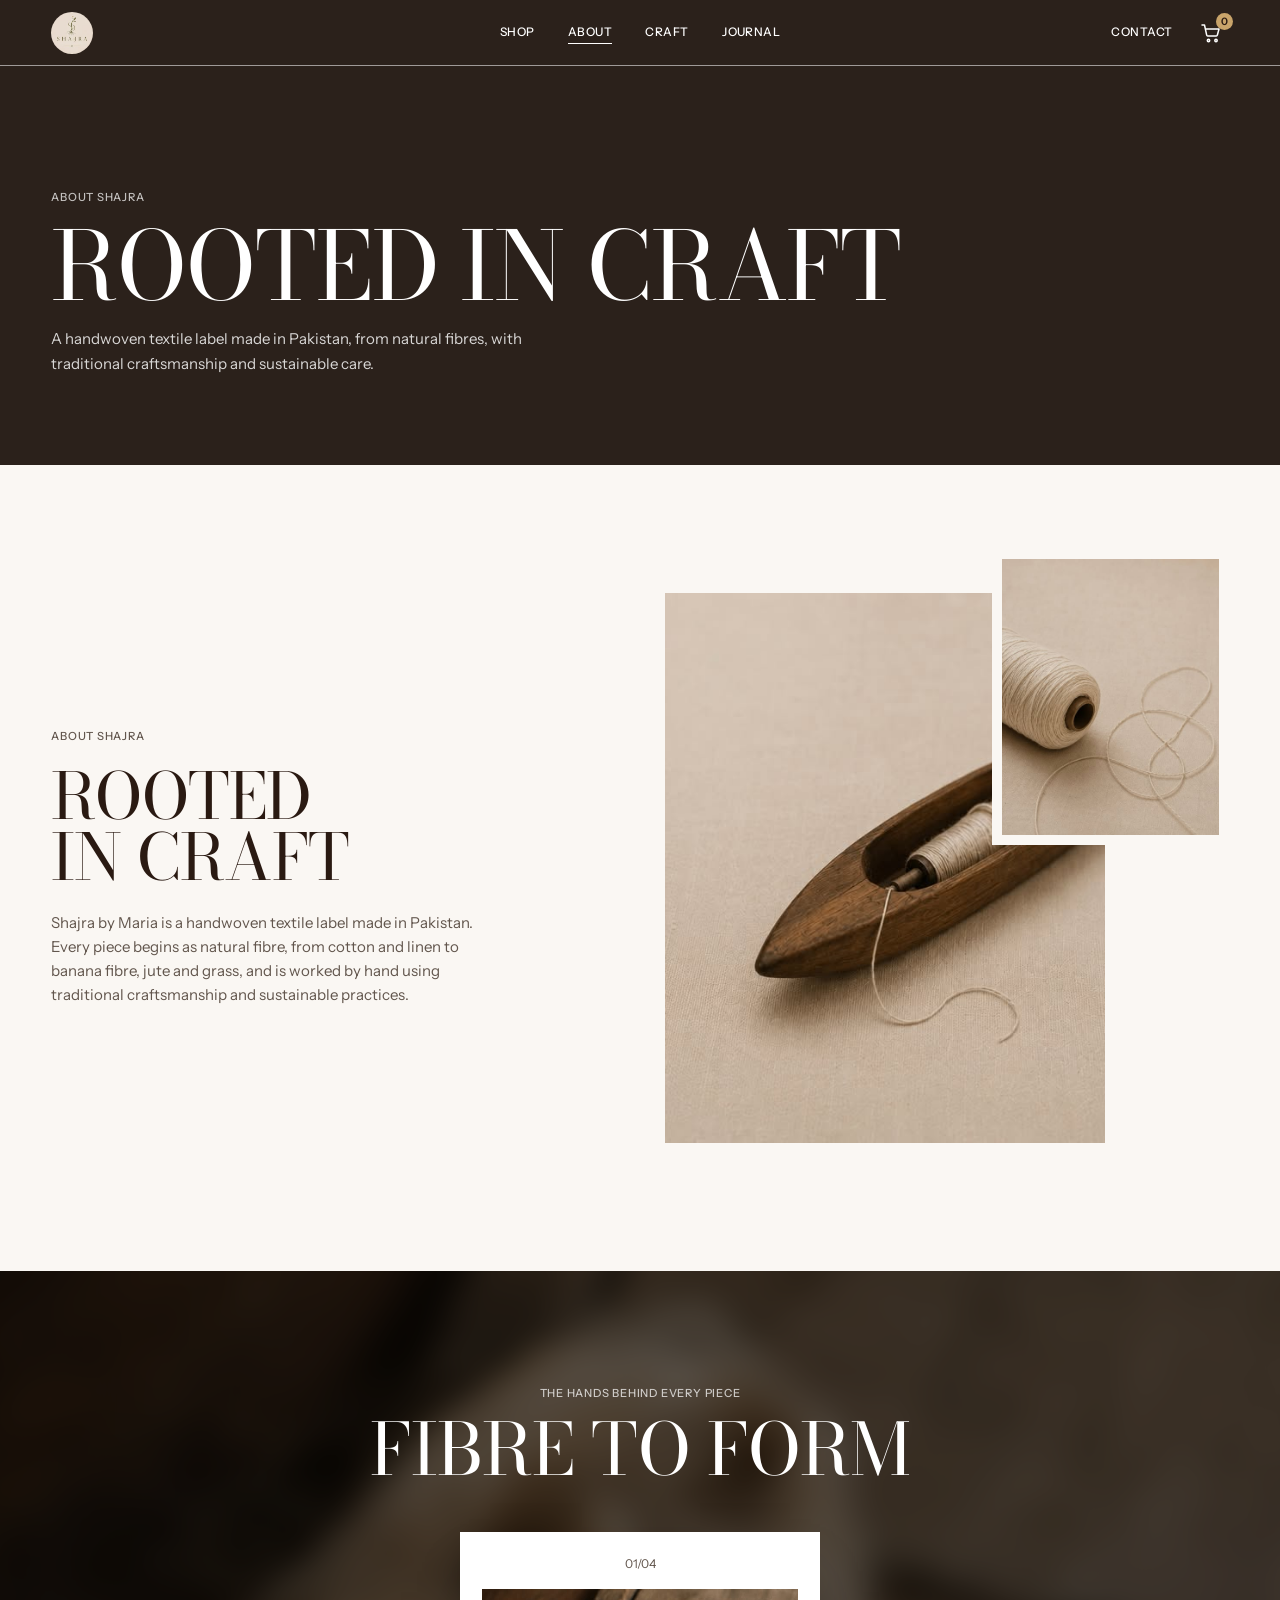
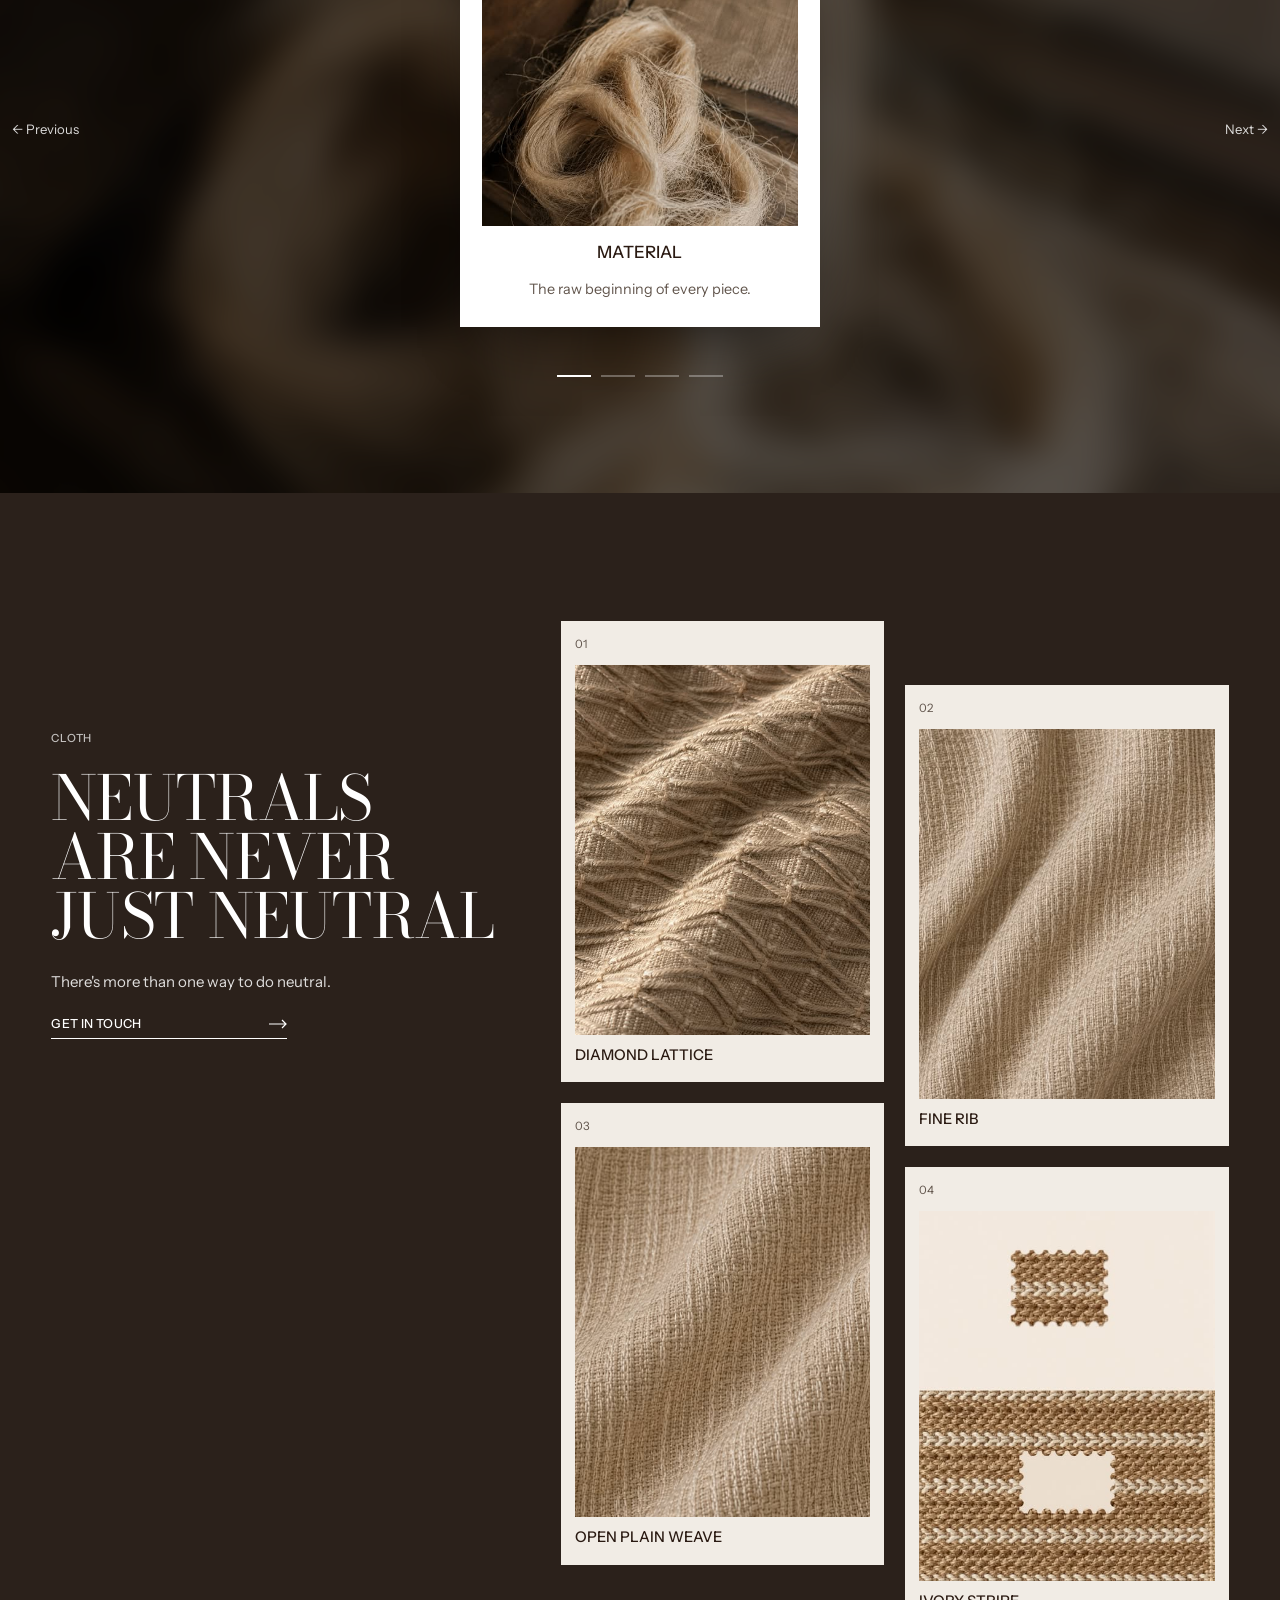
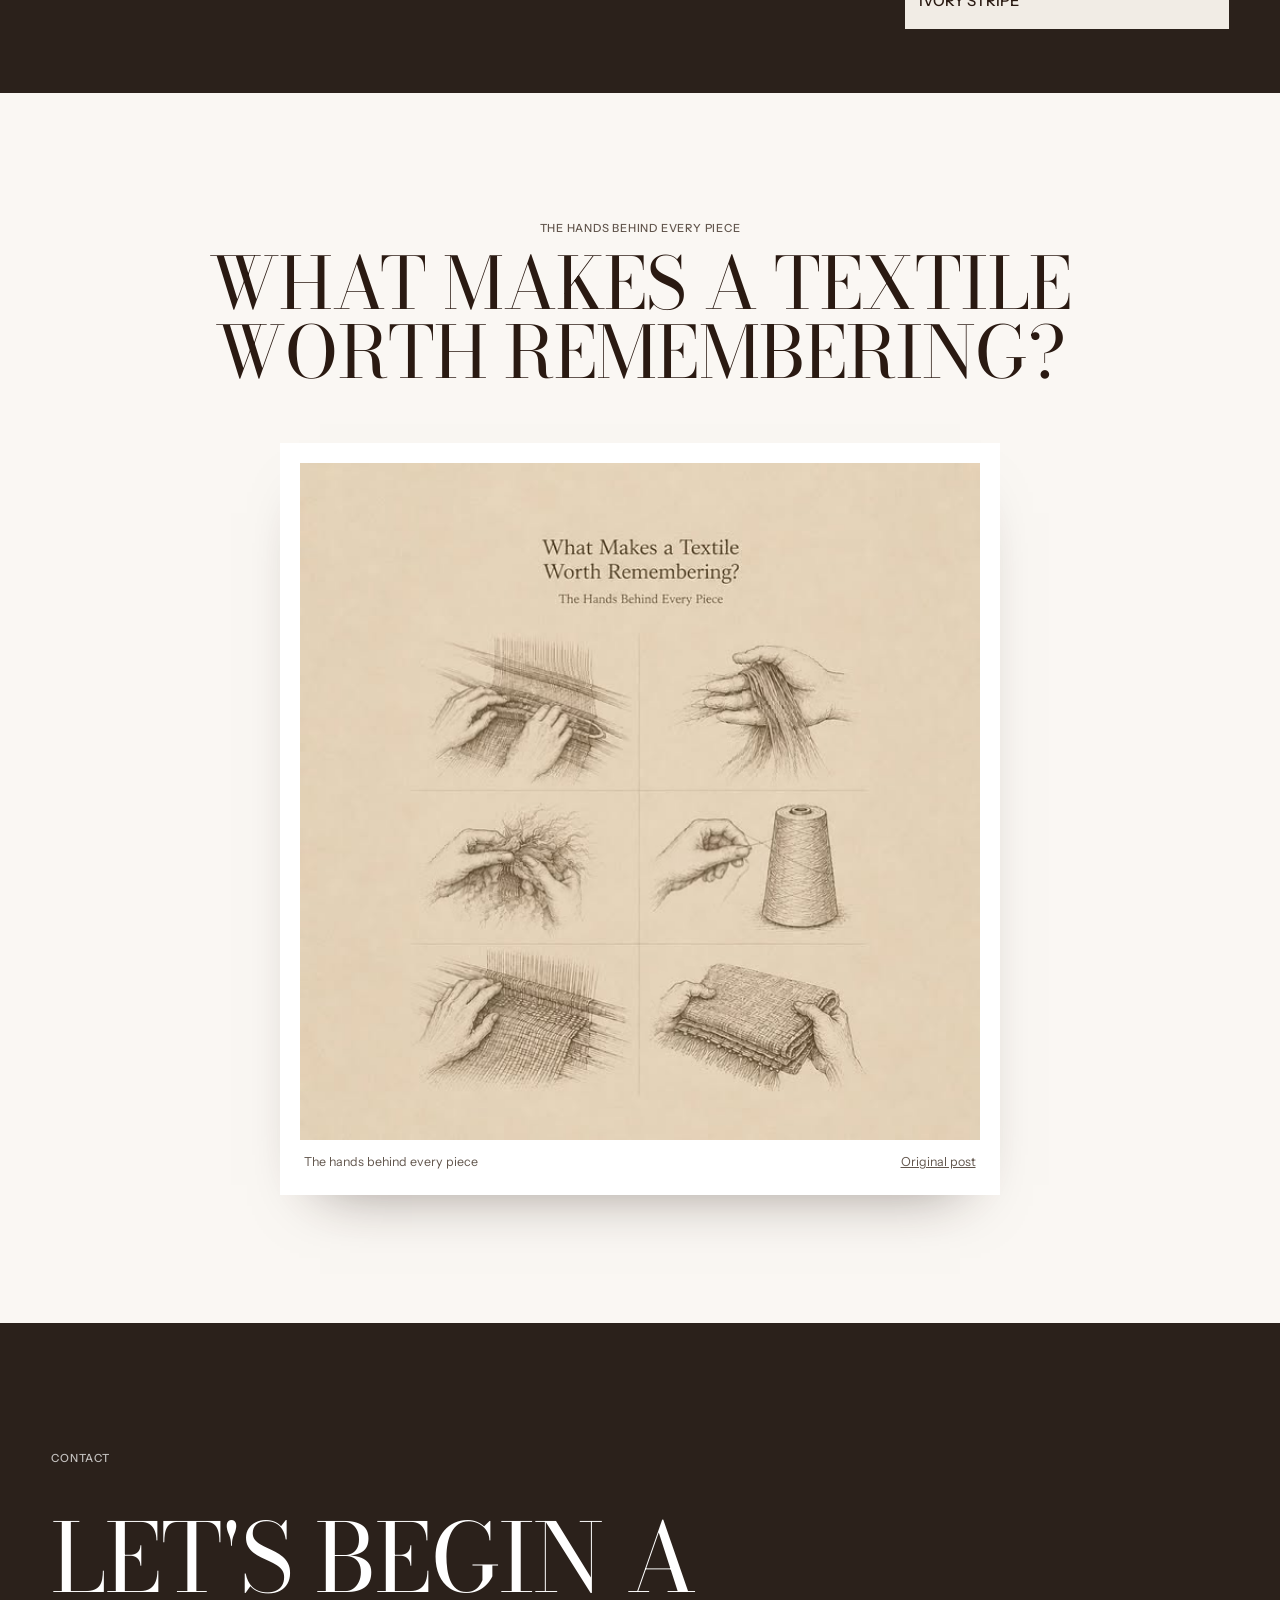
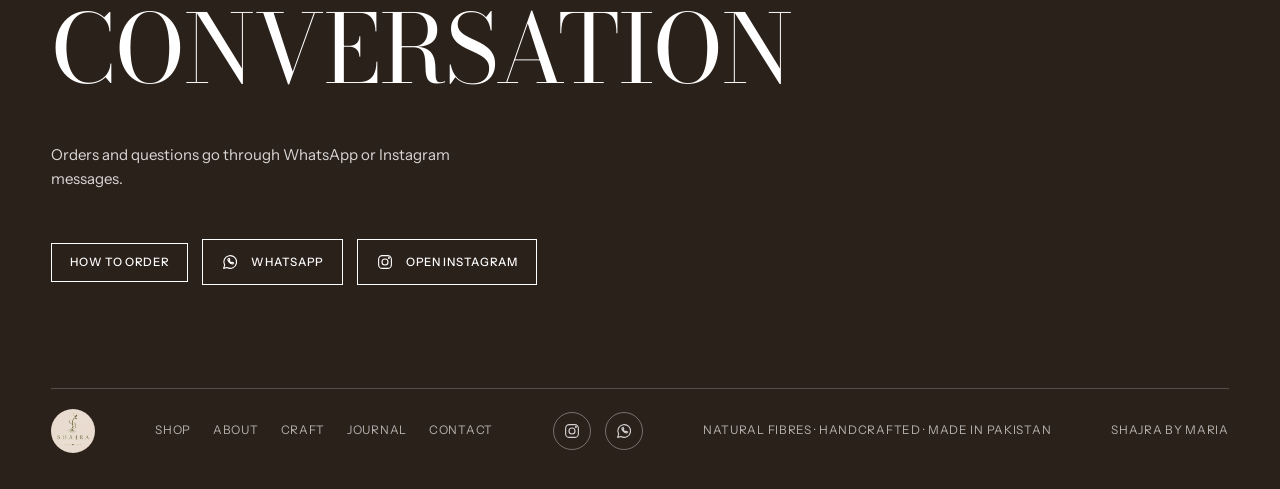
==== commit bf950ced: "Add cart and shop scripts, always-visible cart counter Co-Authored-By: Claude Sonnet 5.5 <noreply@an" ====
--- a/about.html
+++ b/about.html
@@ -20,7 +20,7 @@
   <nav class="nl" aria-label="Main"><a href="shop.html">Shop</a><a href="about.html" aria-current="page">About</a><a href="craft.html">Craft</a><a href="journal.html">Journal</a></nav>
   <div class="nr">
     <a class="nc" href="contact.html">Contact</a>
-    <button class="cartb" type="button" data-cart-open aria-label="Open cart"><svg viewBox="0 0 24 24" fill="none" stroke="currentColor" stroke-width="1.5" stroke-linecap="round" stroke-linejoin="round"><path d="M3 4h2.5l2.2 10.2a1 1 0 0 0 1 .8h8.6a1 1 0 0 0 1-.8L20 8H6.2"/><circle cx="9.5" cy="19.5" r="1.2"/><circle cx="17" cy="19.5" r="1.2"/></svg><b class="cartn" data-cart-count hidden>0</b></button>
+    <button class="cartb" type="button" data-cart-open aria-label="Open cart"><svg viewBox="0 0 24 24" fill="none" stroke="currentColor" stroke-width="1.5" stroke-linecap="round" stroke-linejoin="round"><path d="M3 4h2.5l2.2 10.2a1 1 0 0 0 1 .8h8.6a1 1 0 0 0 1-.8L20 8H6.2"/><circle cx="9.5" cy="19.5" r="1.2"/><circle cx="17" cy="19.5" r="1.2"/></svg><b class="cartn" data-cart-count>0</b></button>
     <button class="nm" id="menuBtn" type="button" aria-expanded="false" aria-controls="menu">Menu</button>
   </div>
 </header>
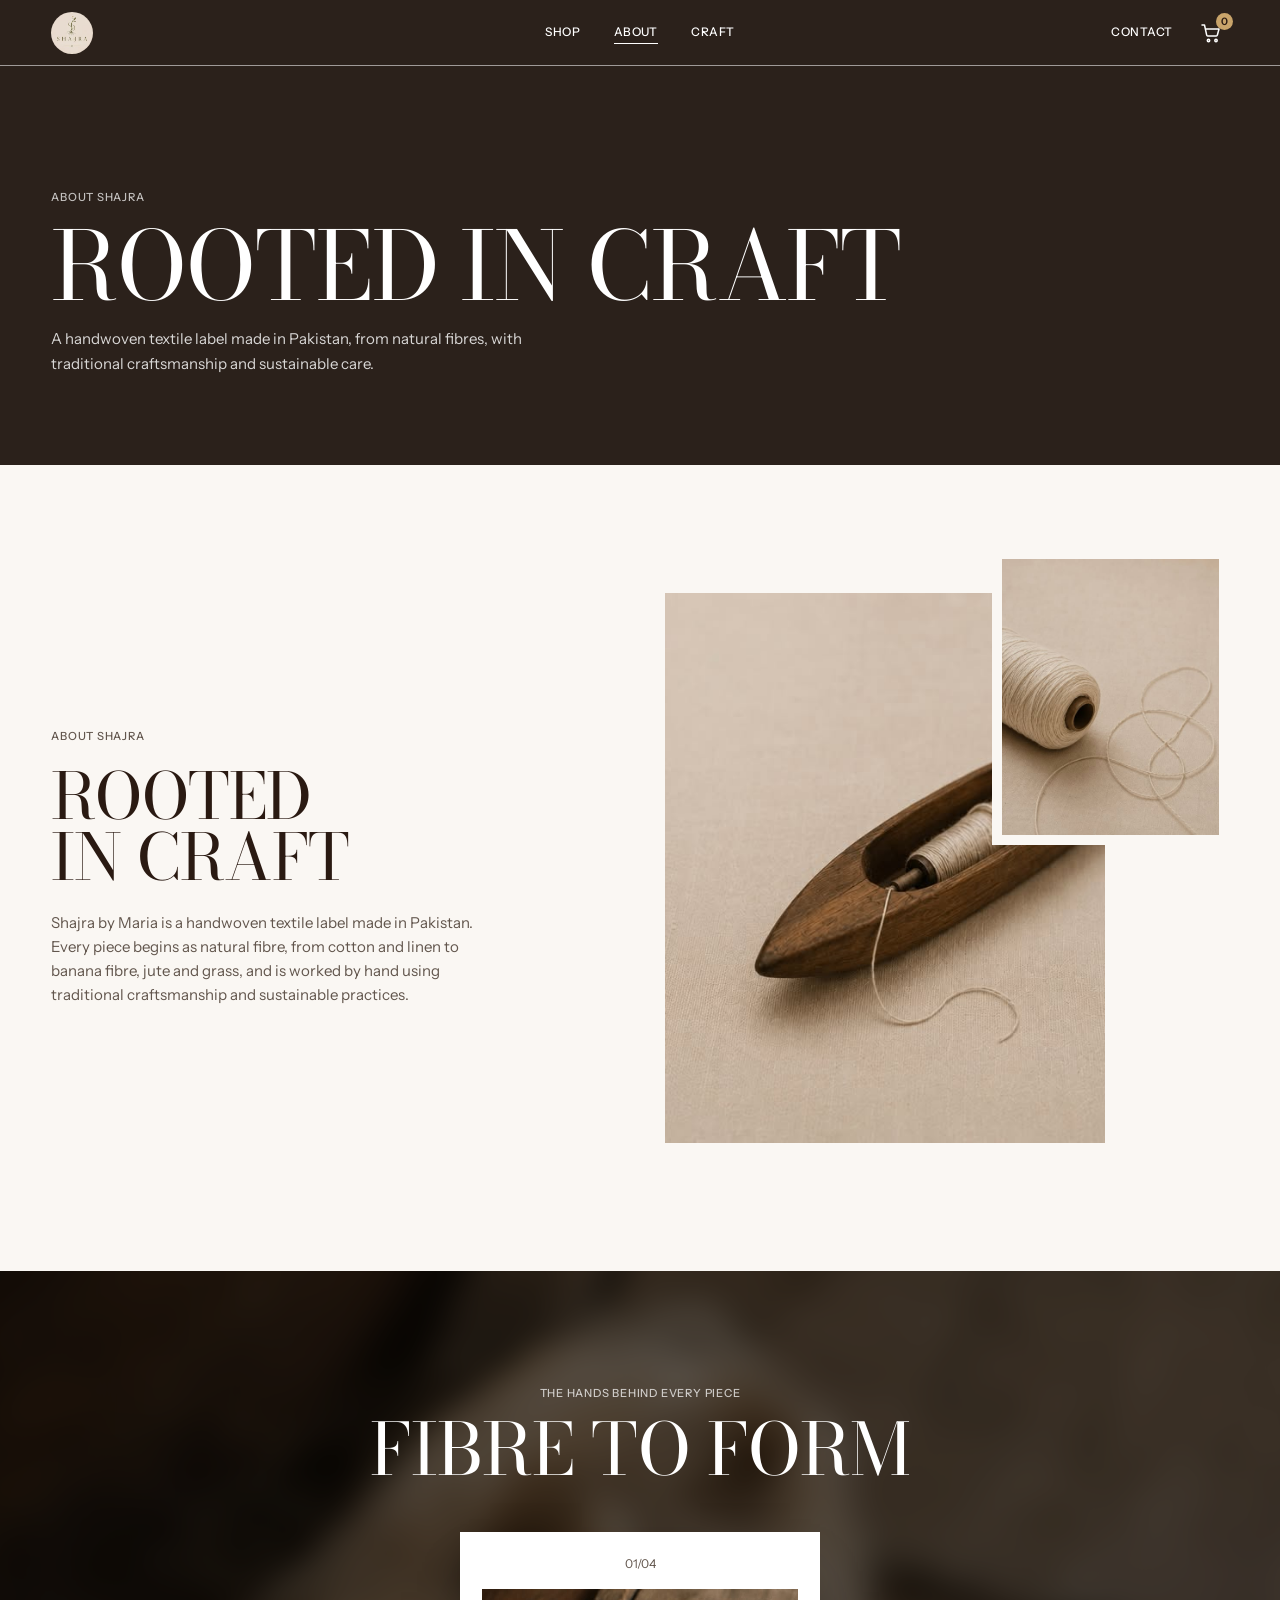
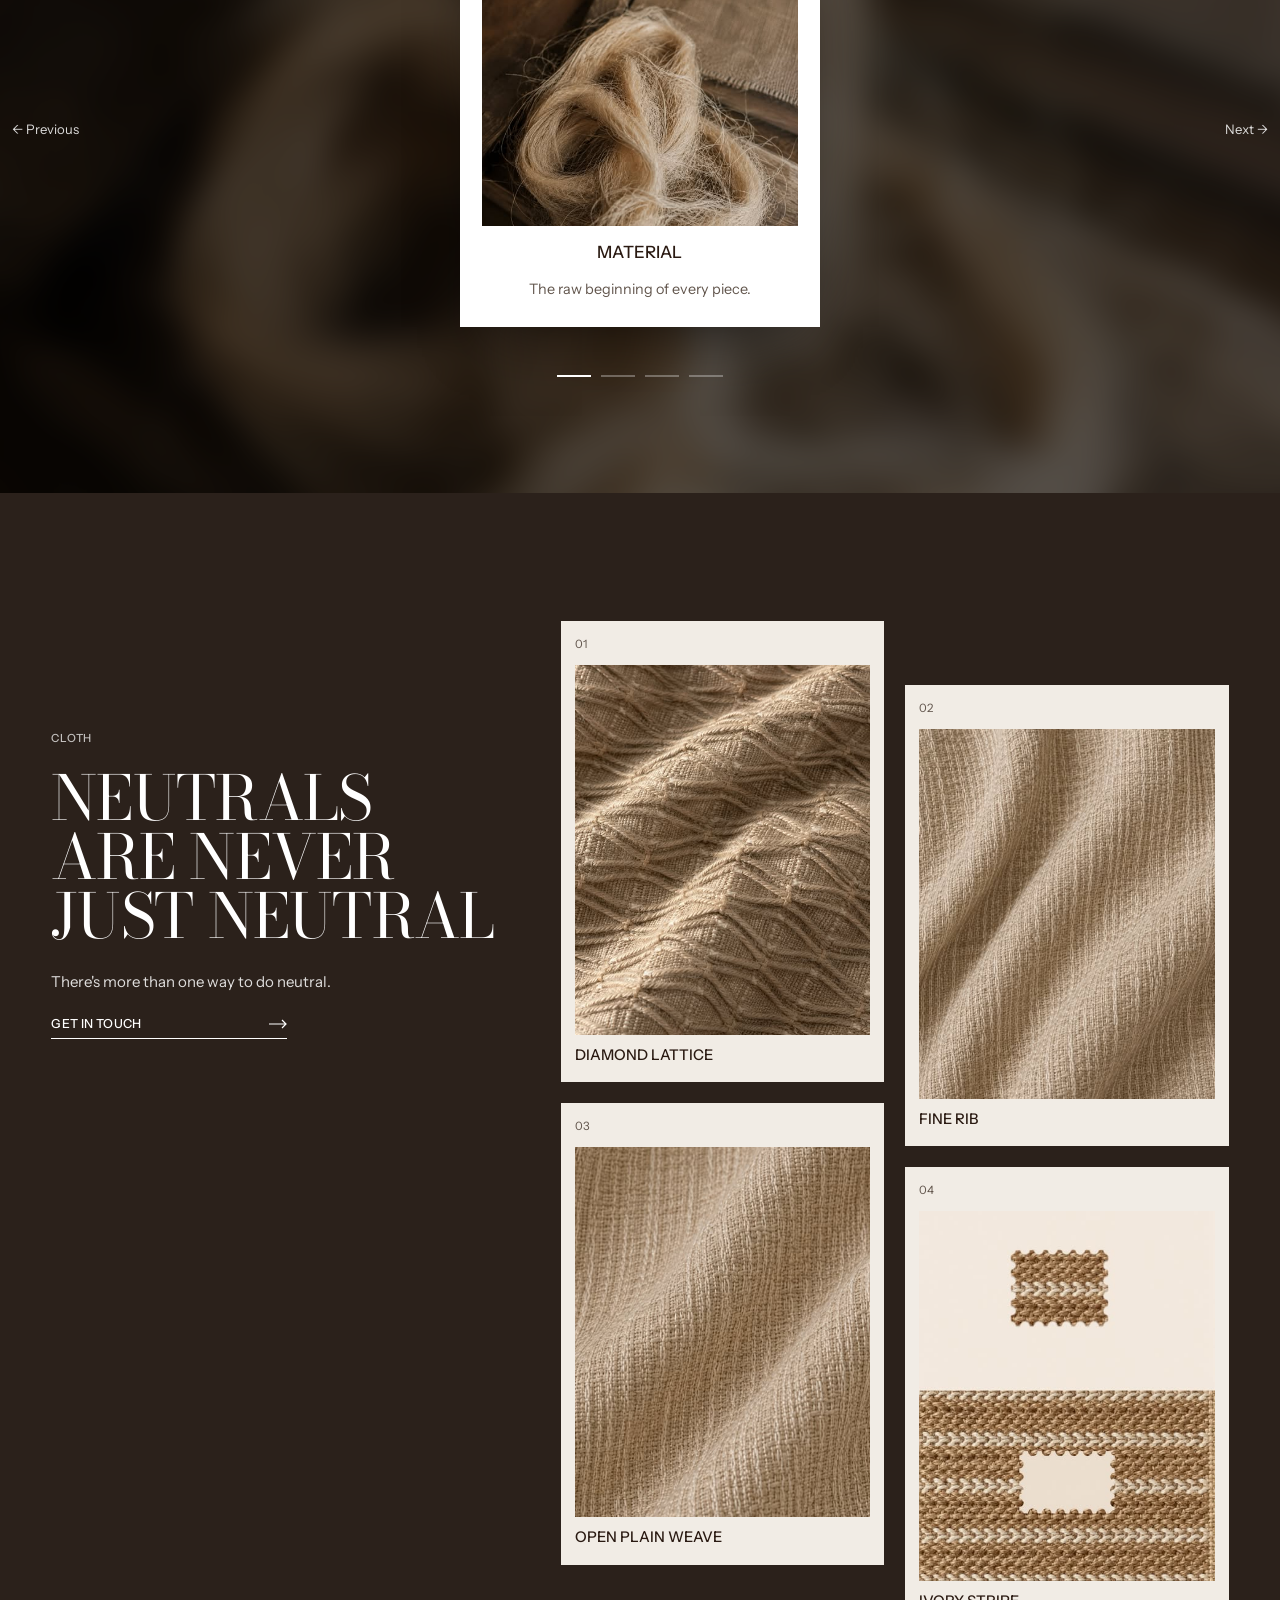
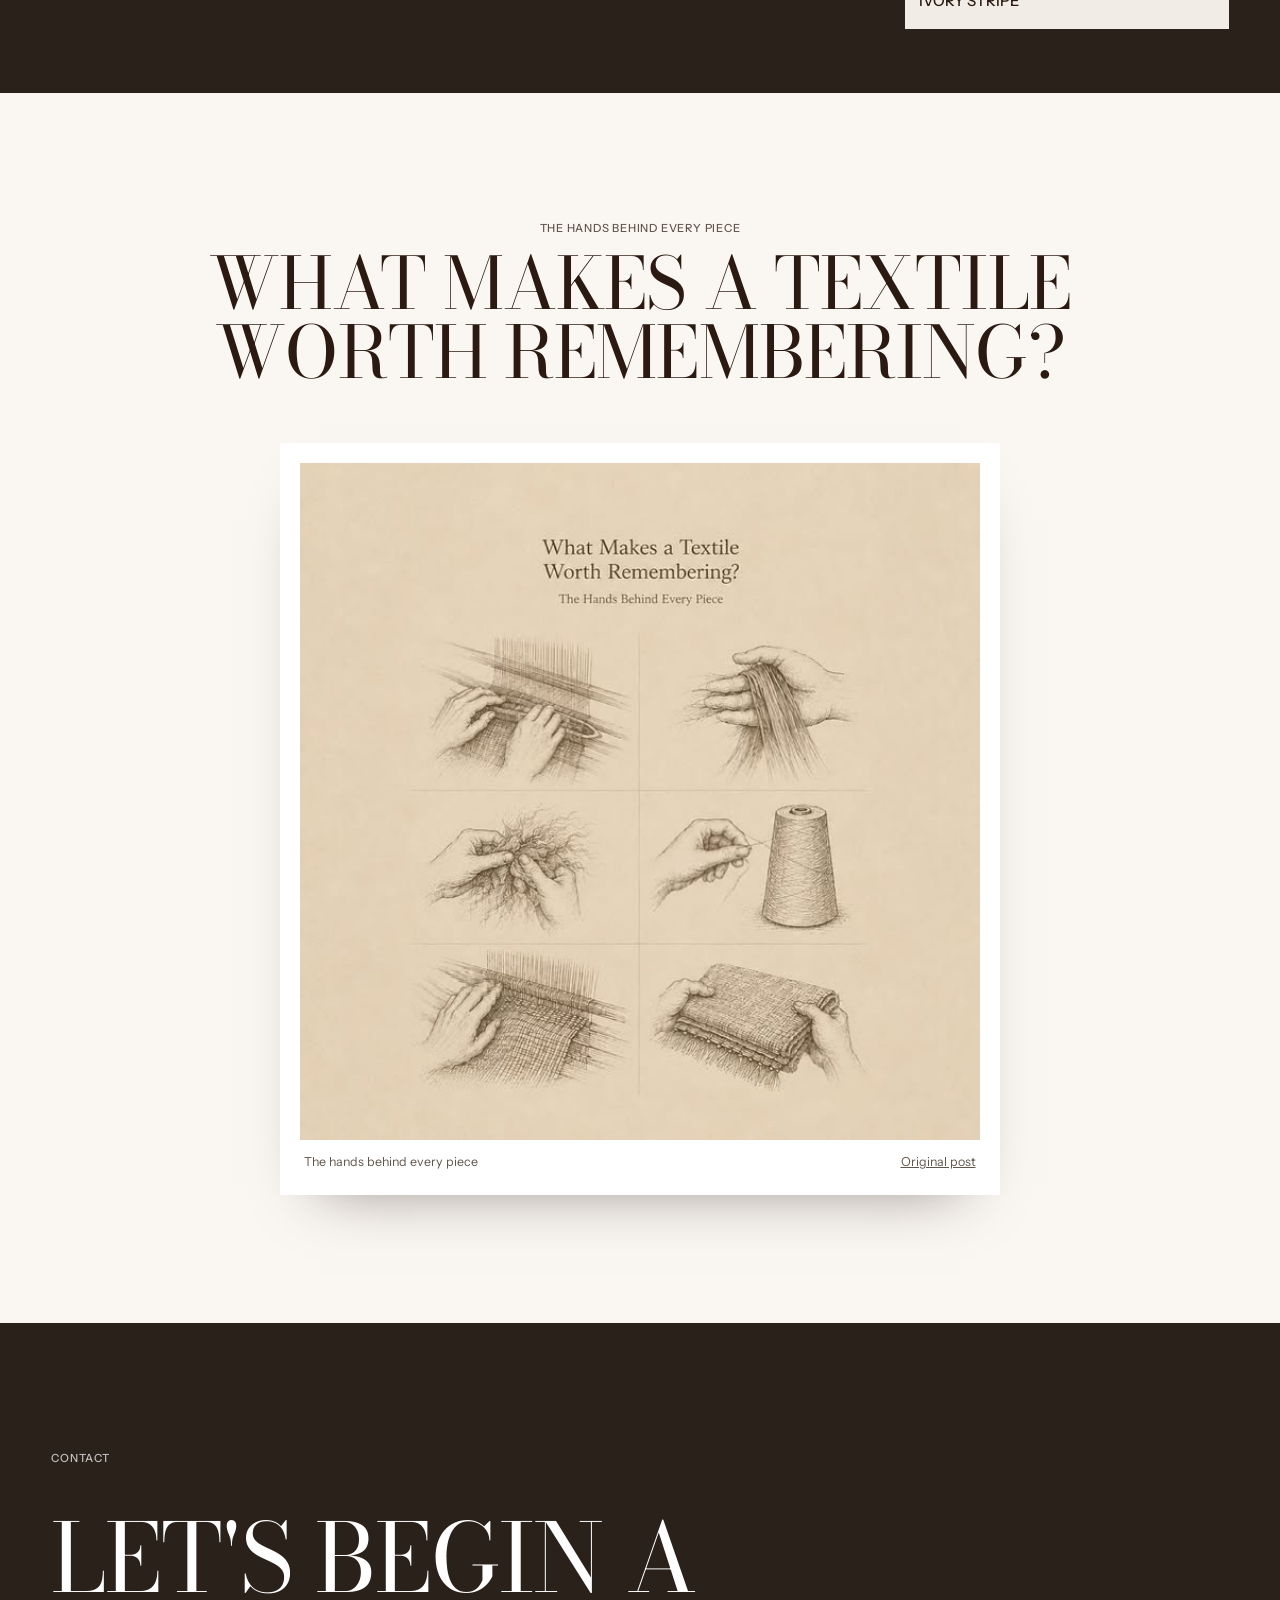
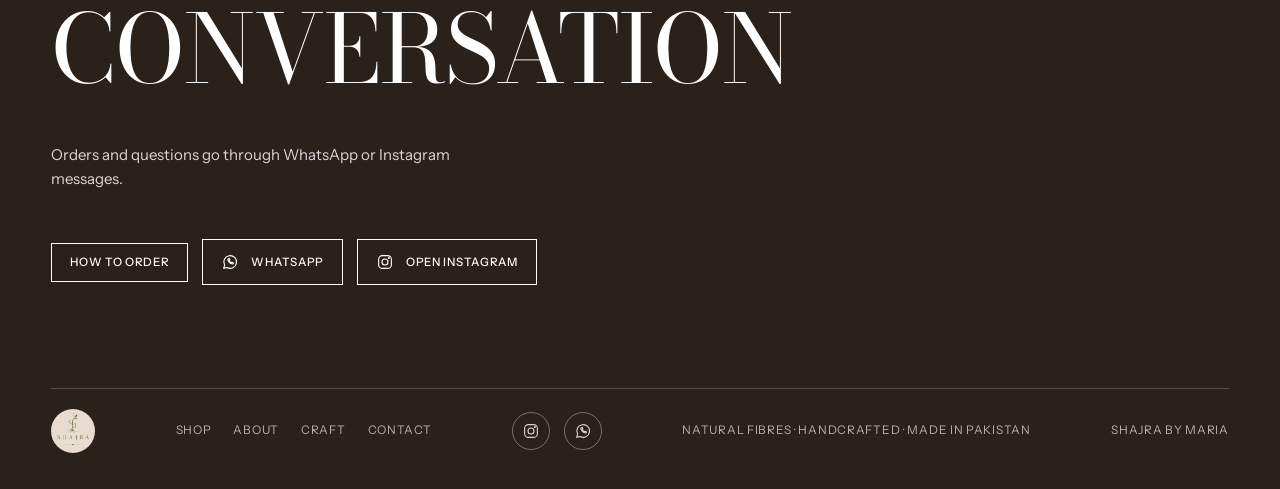
==== commit b0430ad7: "Remove journal page Co-Authored-By: Claude Sonnet 5.5 <noreply@anthropic.com>" ====
--- a/about.html
+++ b/about.html
@@ -17,7 +17,7 @@
 
 <header class="nav" id="nav">
   <a class="nb" href="index.html" aria-label="Shajra, home"><img src="img/logo.jpg" alt="Shajra"></a>
-  <nav class="nl" aria-label="Main"><a href="shop.html">Shop</a><a href="about.html" aria-current="page">About</a><a href="craft.html">Craft</a><a href="journal.html">Journal</a></nav>
+  <nav class="nl" aria-label="Main"><a href="shop.html">Shop</a><a href="about.html" aria-current="page">About</a><a href="craft.html">Craft</a></nav>
   <div class="nr">
     <a class="nc" href="contact.html">Contact</a>
     <button class="cartb" type="button" data-cart-open aria-label="Open cart"><svg viewBox="0 0 24 24" fill="none" stroke="currentColor" stroke-width="1.5" stroke-linecap="round" stroke-linejoin="round"><path d="M3 4h2.5l2.2 10.2a1 1 0 0 0 1 .8h8.6a1 1 0 0 0 1-.8L20 8H6.2"/><circle cx="9.5" cy="19.5" r="1.2"/><circle cx="17" cy="19.5" r="1.2"/></svg><b class="cartn" data-cart-count>0</b></button>
@@ -26,7 +26,7 @@
 </header>
 <div class="menu" id="menu" hidden>
   <button type="button" id="menuClose">Close</button>
-  <a href="index.html">Home</a><a href="shop.html">Shop</a><a href="about.html" aria-current="page">About</a><a href="craft.html">Craft</a><a href="journal.html">Journal</a><a href="contact.html">Contact</a>
+  <a href="index.html">Home</a><a href="shop.html">Shop</a><a href="about.html" aria-current="page">About</a><a href="craft.html">Craft</a><a href="contact.html">Contact</a>
 </div>
 
 <main>
@@ -88,7 +88,7 @@
     <p>Orders and questions go through WhatsApp or Instagram messages.</p>
     <div class="handle"><a class="bt on-dark" href="contact.html">How to order</a><a class="bt on-dark" href="https://wa.me/923144778804" target="_blank" rel="noopener"><svg class="ico" viewBox="0 0 24 24" fill="none" stroke="currentColor" stroke-width="1.5" stroke-linecap="round" stroke-linejoin="round" aria-hidden="true"><path d="M3.5 20.5l1.4-4.3A8.5 8.5 0 1 1 8 19.3l-4.5 1.2z"/><path d="M9.2 8.3c-.3 1.9 2.7 6 6.4 6.4l1.3-1.5-2.2-1-1 .8c-1.2-.5-2.2-1.5-2.7-2.7l.8-1-1-2.2-1.6 1.2z"/></svg>WhatsApp</a><a class="bt on-dark" href="https://www.instagram.com/shajrabymaria/" target="_blank" rel="noopener"><svg class="ico" viewBox="0 0 24 24" fill="none" stroke="currentColor" stroke-width="1.5" stroke-linecap="round" stroke-linejoin="round" aria-hidden="true"><rect x="3.5" y="3.5" width="17" height="17" rx="5"/><circle cx="12" cy="12" r="4"/><circle cx="17.2" cy="6.8" r=".6" fill="currentColor"/></svg>Open Instagram</a></div>
   </div>
-  <div class="cfoot"><img src="img/logo.jpg" alt="Shajra"><nav class="flinks" aria-label="Footer"><a href="shop.html">Shop</a><a href="about.html">About</a><a href="craft.html">Craft</a><a href="journal.html">Journal</a><a href="contact.html">Contact</a></nav><div class="social"><a href="https://www.instagram.com/shajrabymaria/" target="_blank" rel="noopener" aria-label="Instagram"><svg class="ico" viewBox="0 0 24 24" fill="none" stroke="currentColor" stroke-width="1.5" stroke-linecap="round" stroke-linejoin="round" aria-hidden="true"><rect x="3.5" y="3.5" width="17" height="17" rx="5"/><circle cx="12" cy="12" r="4"/><circle cx="17.2" cy="6.8" r=".6" fill="currentColor"/></svg></a><a href="https://wa.me/923144778804" target="_blank" rel="noopener" aria-label="WhatsApp"><svg class="ico" viewBox="0 0 24 24" fill="none" stroke="currentColor" stroke-width="1.5" stroke-linecap="round" stroke-linejoin="round" aria-hidden="true"><path d="M3.5 20.5l1.4-4.3A8.5 8.5 0 1 1 8 19.3l-4.5 1.2z"/><path d="M9.2 8.3c-.3 1.9 2.7 6 6.4 6.4l1.3-1.5-2.2-1-1 .8c-1.2-.5-2.2-1.5-2.7-2.7l.8-1-1-2.2-1.6 1.2z"/></svg></a></div><span>Natural fibres · Handcrafted · Made in Pakistan</span><span>Shajra by Maria</span></div>
+  <div class="cfoot"><img src="img/logo.jpg" alt="Shajra"><nav class="flinks" aria-label="Footer"><a href="shop.html">Shop</a><a href="about.html">About</a><a href="craft.html">Craft</a><a href="contact.html">Contact</a></nav><div class="social"><a href="https://www.instagram.com/shajrabymaria/" target="_blank" rel="noopener" aria-label="Instagram"><svg class="ico" viewBox="0 0 24 24" fill="none" stroke="currentColor" stroke-width="1.5" stroke-linecap="round" stroke-linejoin="round" aria-hidden="true"><rect x="3.5" y="3.5" width="17" height="17" rx="5"/><circle cx="12" cy="12" r="4"/><circle cx="17.2" cy="6.8" r=".6" fill="currentColor"/></svg></a><a href="https://wa.me/923144778804" target="_blank" rel="noopener" aria-label="WhatsApp"><svg class="ico" viewBox="0 0 24 24" fill="none" stroke="currentColor" stroke-width="1.5" stroke-linecap="round" stroke-linejoin="round" aria-hidden="true"><path d="M3.5 20.5l1.4-4.3A8.5 8.5 0 1 1 8 19.3l-4.5 1.2z"/><path d="M9.2 8.3c-.3 1.9 2.7 6 6.4 6.4l1.3-1.5-2.2-1-1 .8c-1.2-.5-2.2-1.5-2.7-2.7l.8-1-1-2.2-1.6 1.2z"/></svg></a></div><span>Natural fibres · Handcrafted · Made in Pakistan</span><span>Shajra by Maria</span></div>
 </footer>
 
 <script src="js/common.js"></script>
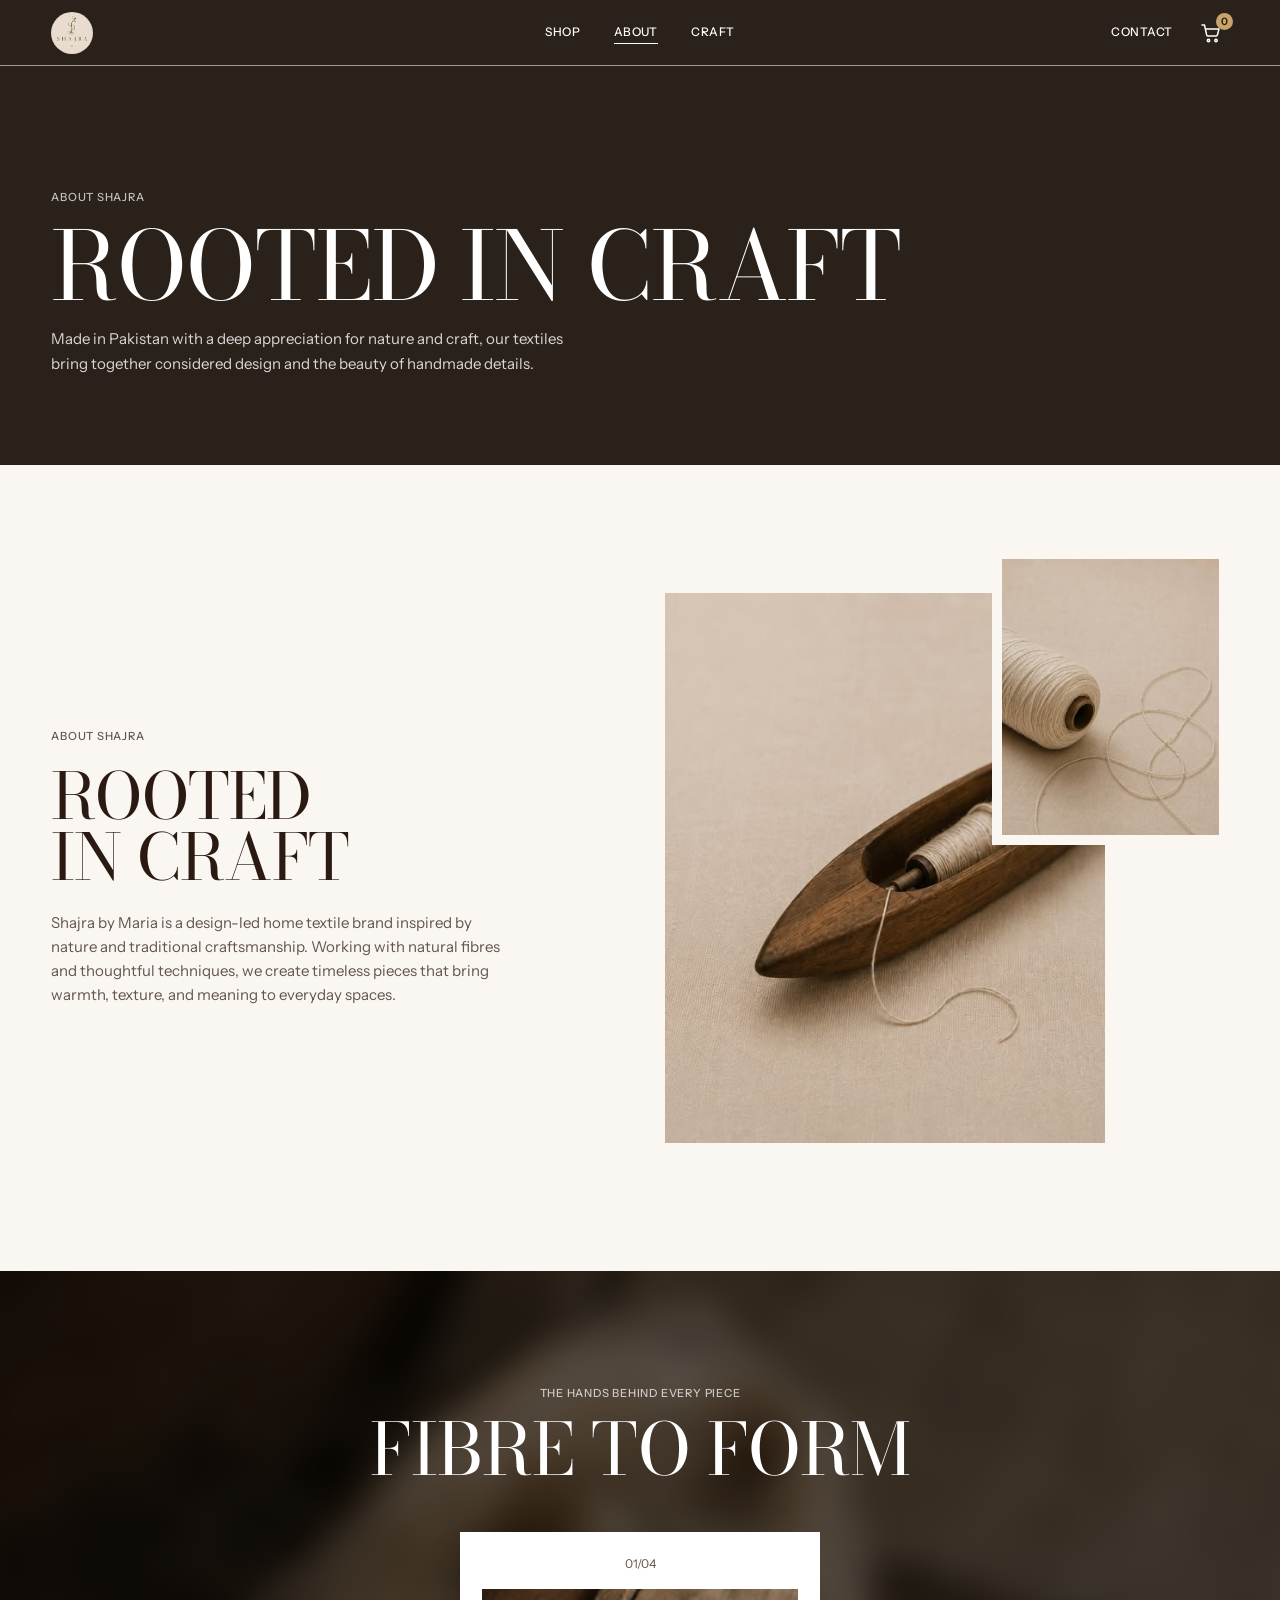
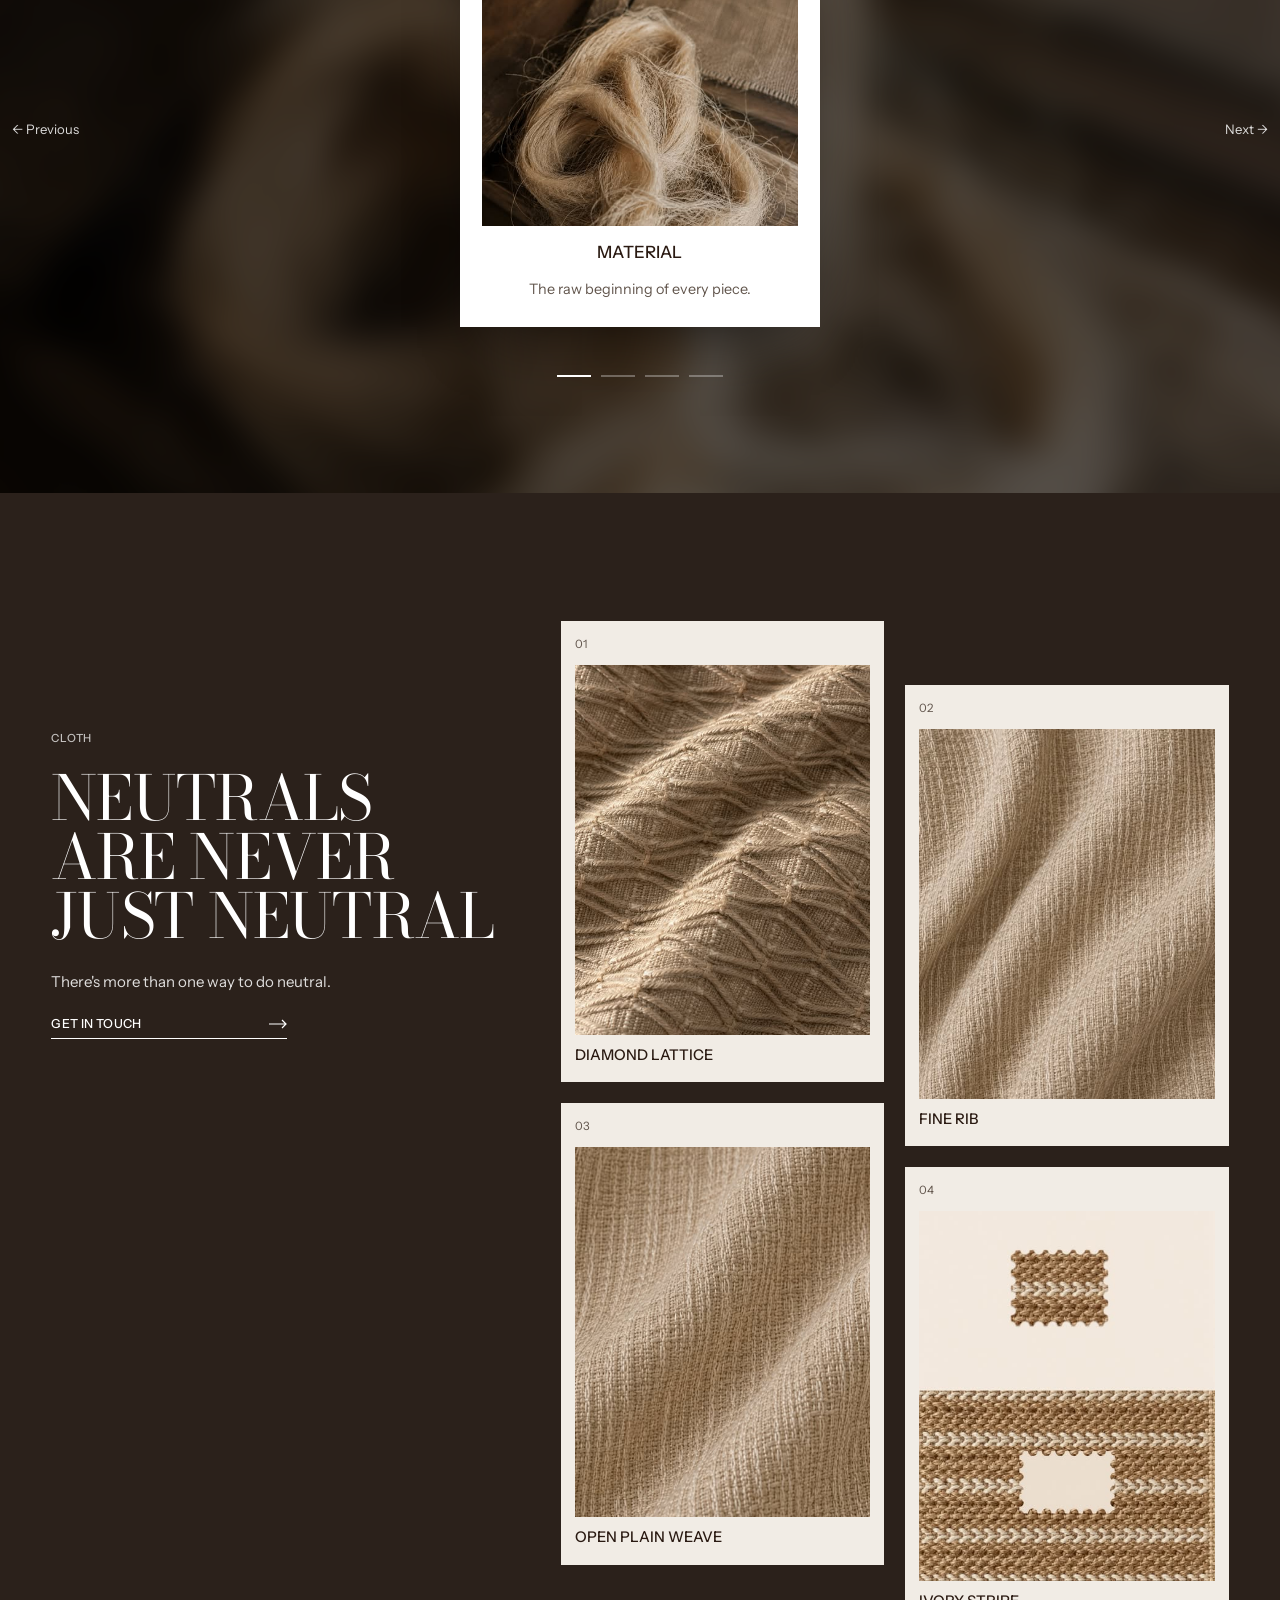
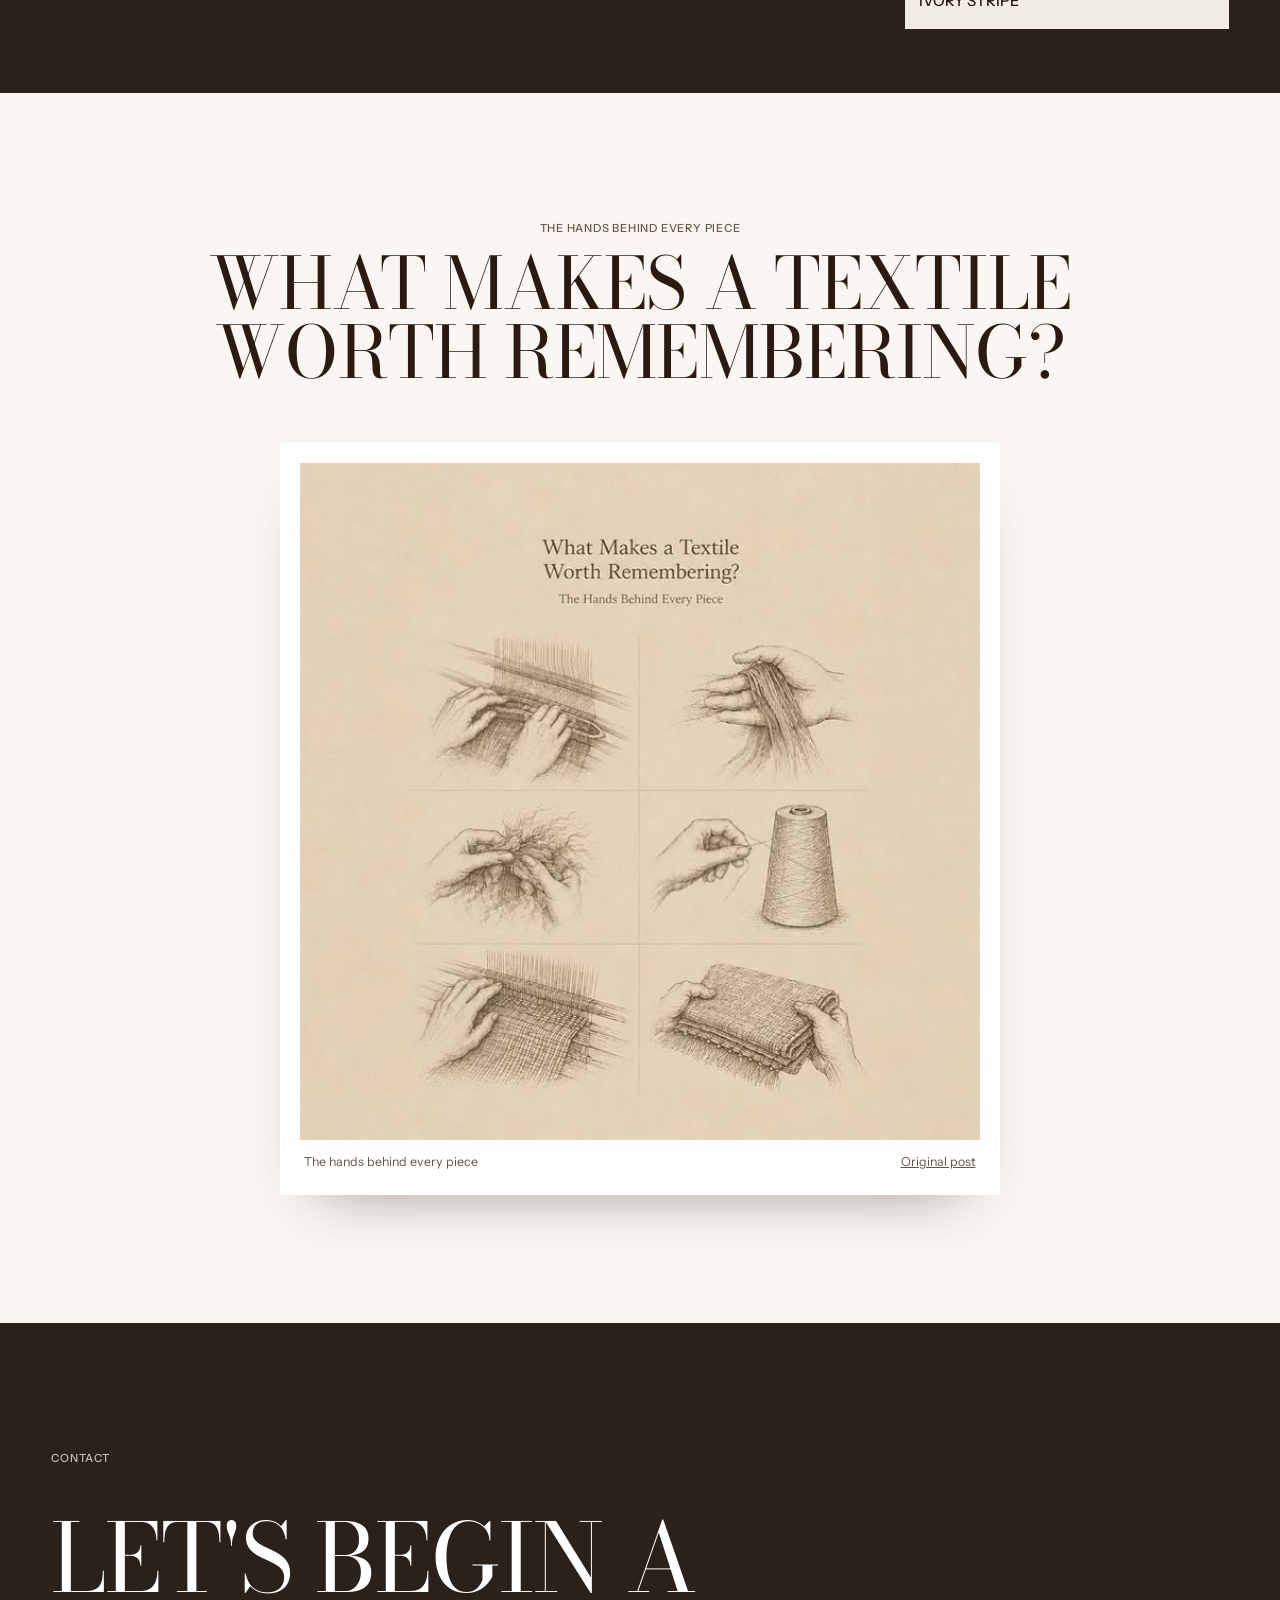
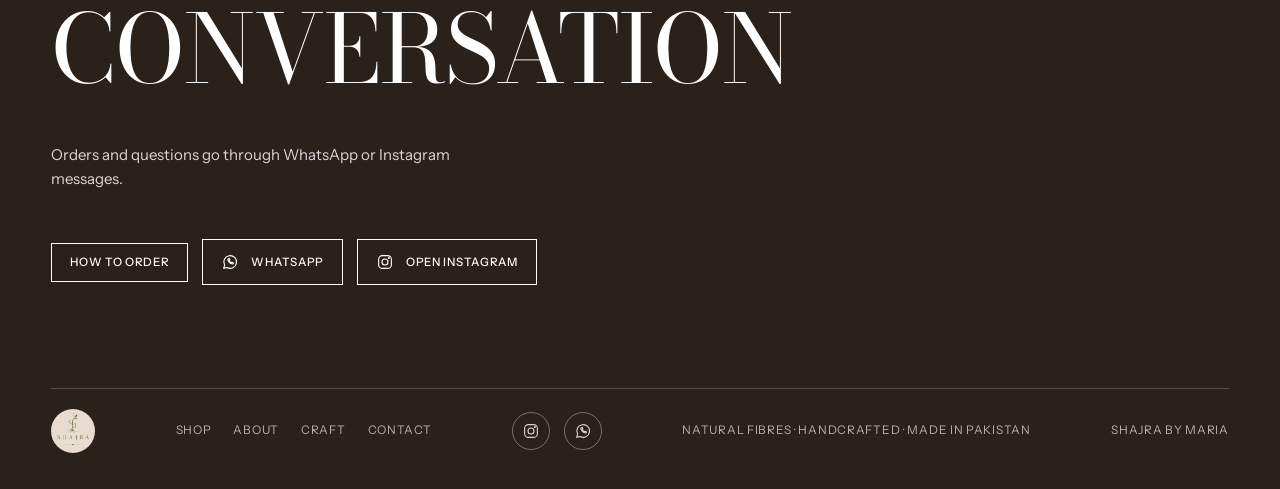
==== commit 43083494: "new changes" ====
--- a/about.html
+++ b/about.html
@@ -31,14 +31,14 @@
 
 <main>
 <section class="dark phead">
-  <div class="ph-in"><span class="eb w">About Shajra</span><h1 class="dsp">Rooted in craft</h1><p>A handwoven textile label made in Pakistan, from natural fibres, with traditional craftsmanship and sustainable care.</p></div>
+  <div class="ph-in"><span class="eb w">About Shajra</span><h1 class="dsp">Rooted in craft</h1><p>Made in Pakistan with a deep appreciation for nature and craft, our textiles bring together considered design and the beauty of handmade details. </p></div>
 </section>
 <section class="sec" id="about">
   <div class="about">
     <div class="tx">
       <span class="eb">About Shajra</span>
       <h2 class="dsp"><span class="sw">R</span>ooted in craft</h2>
-      <p>Shajra by Maria is a handwoven textile label made in Pakistan. Every piece begins as natural fibre, from cotton and linen to banana fibre, jute and grass, and is worked by hand using traditional craftsmanship and sustainable practices.</p>
+      <p>Shajra by Maria is a design-led home textile brand inspired by nature and traditional craftsmanship. Working with natural fibres and thoughtful techniques, we create timeless pieces that bring warmth, texture, and meaning to everyday spaces.</p>
     </div>
     <div class="collage">
       <div class="a"><img src="img/p09.jpg" alt="A wooden weaving shuttle holding a bobbin of undyed thread" loading="lazy"></div>
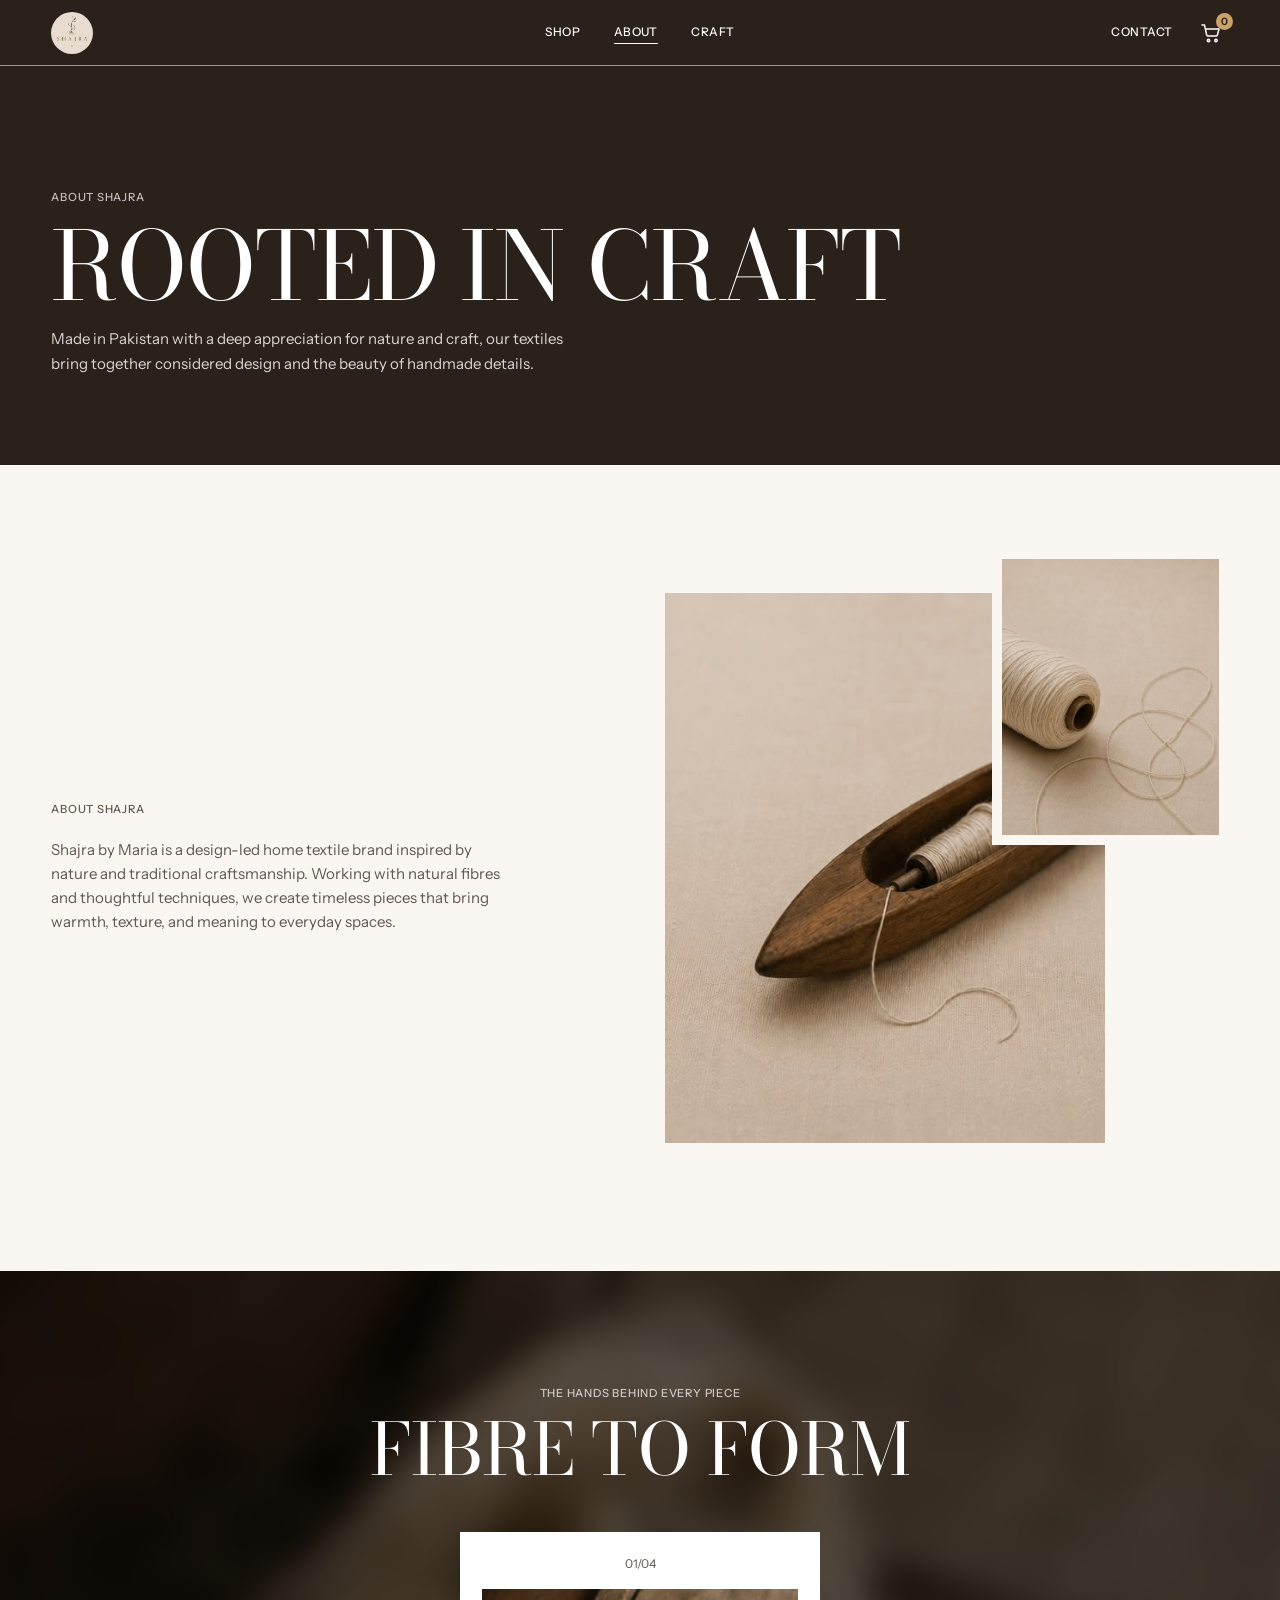
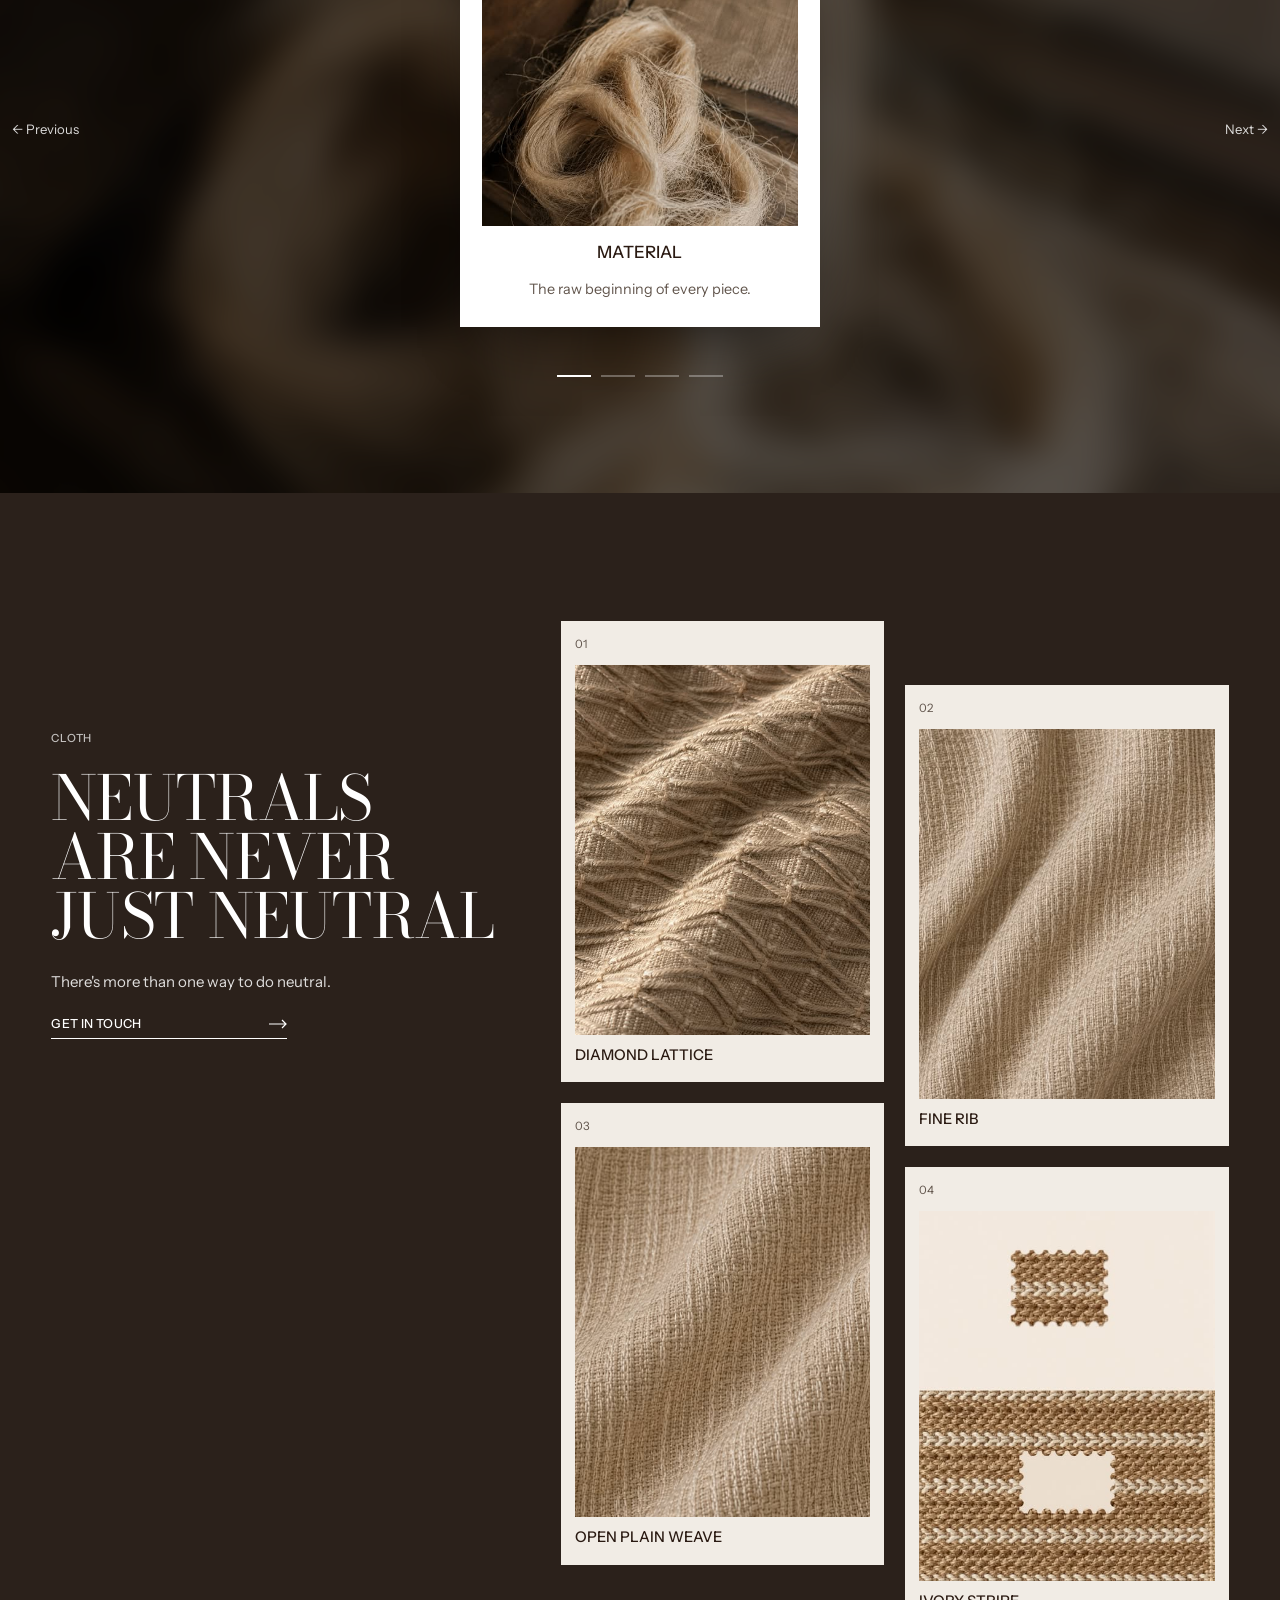
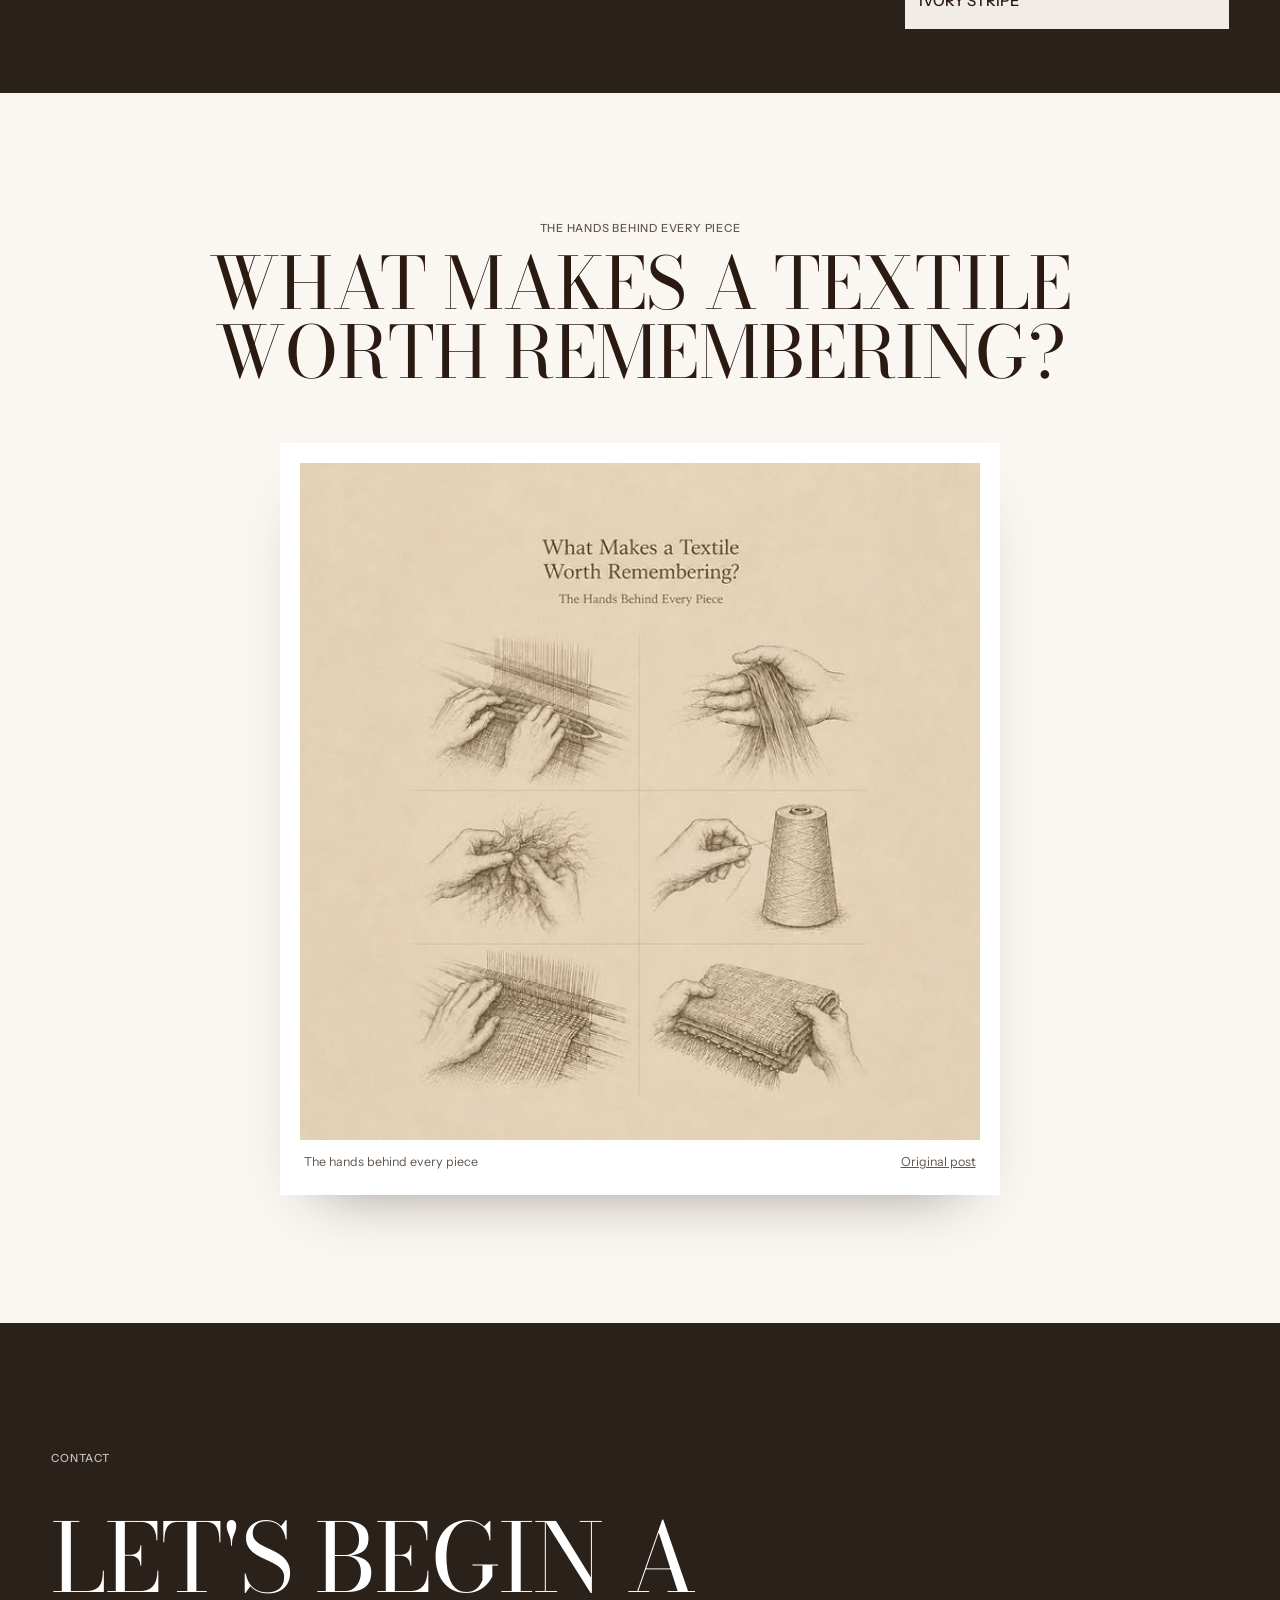
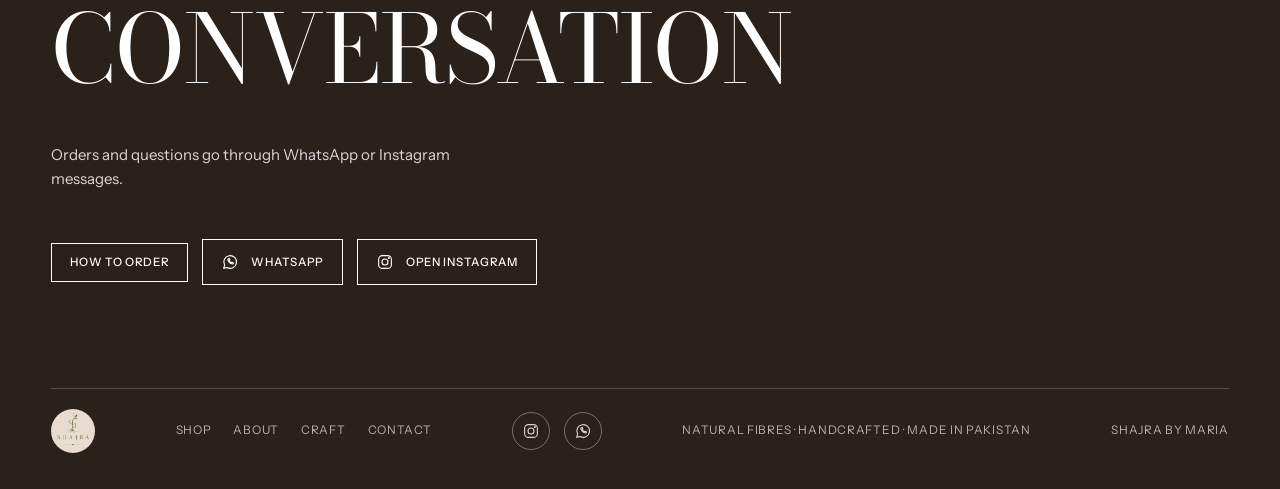
==== commit 42a597e7: "new changes" ====
--- a/about.html
+++ b/about.html
@@ -37,7 +37,7 @@
   <div class="about">
     <div class="tx">
       <span class="eb">About Shajra</span>
-      <h2 class="dsp"><span class="sw">R</span>ooted in craft</h2>
+      
       <p>Shajra by Maria is a design-led home textile brand inspired by nature and traditional craftsmanship. Working with natural fibres and thoughtful techniques, we create timeless pieces that bring warmth, texture, and meaning to everyday spaces.</p>
     </div>
     <div class="collage">
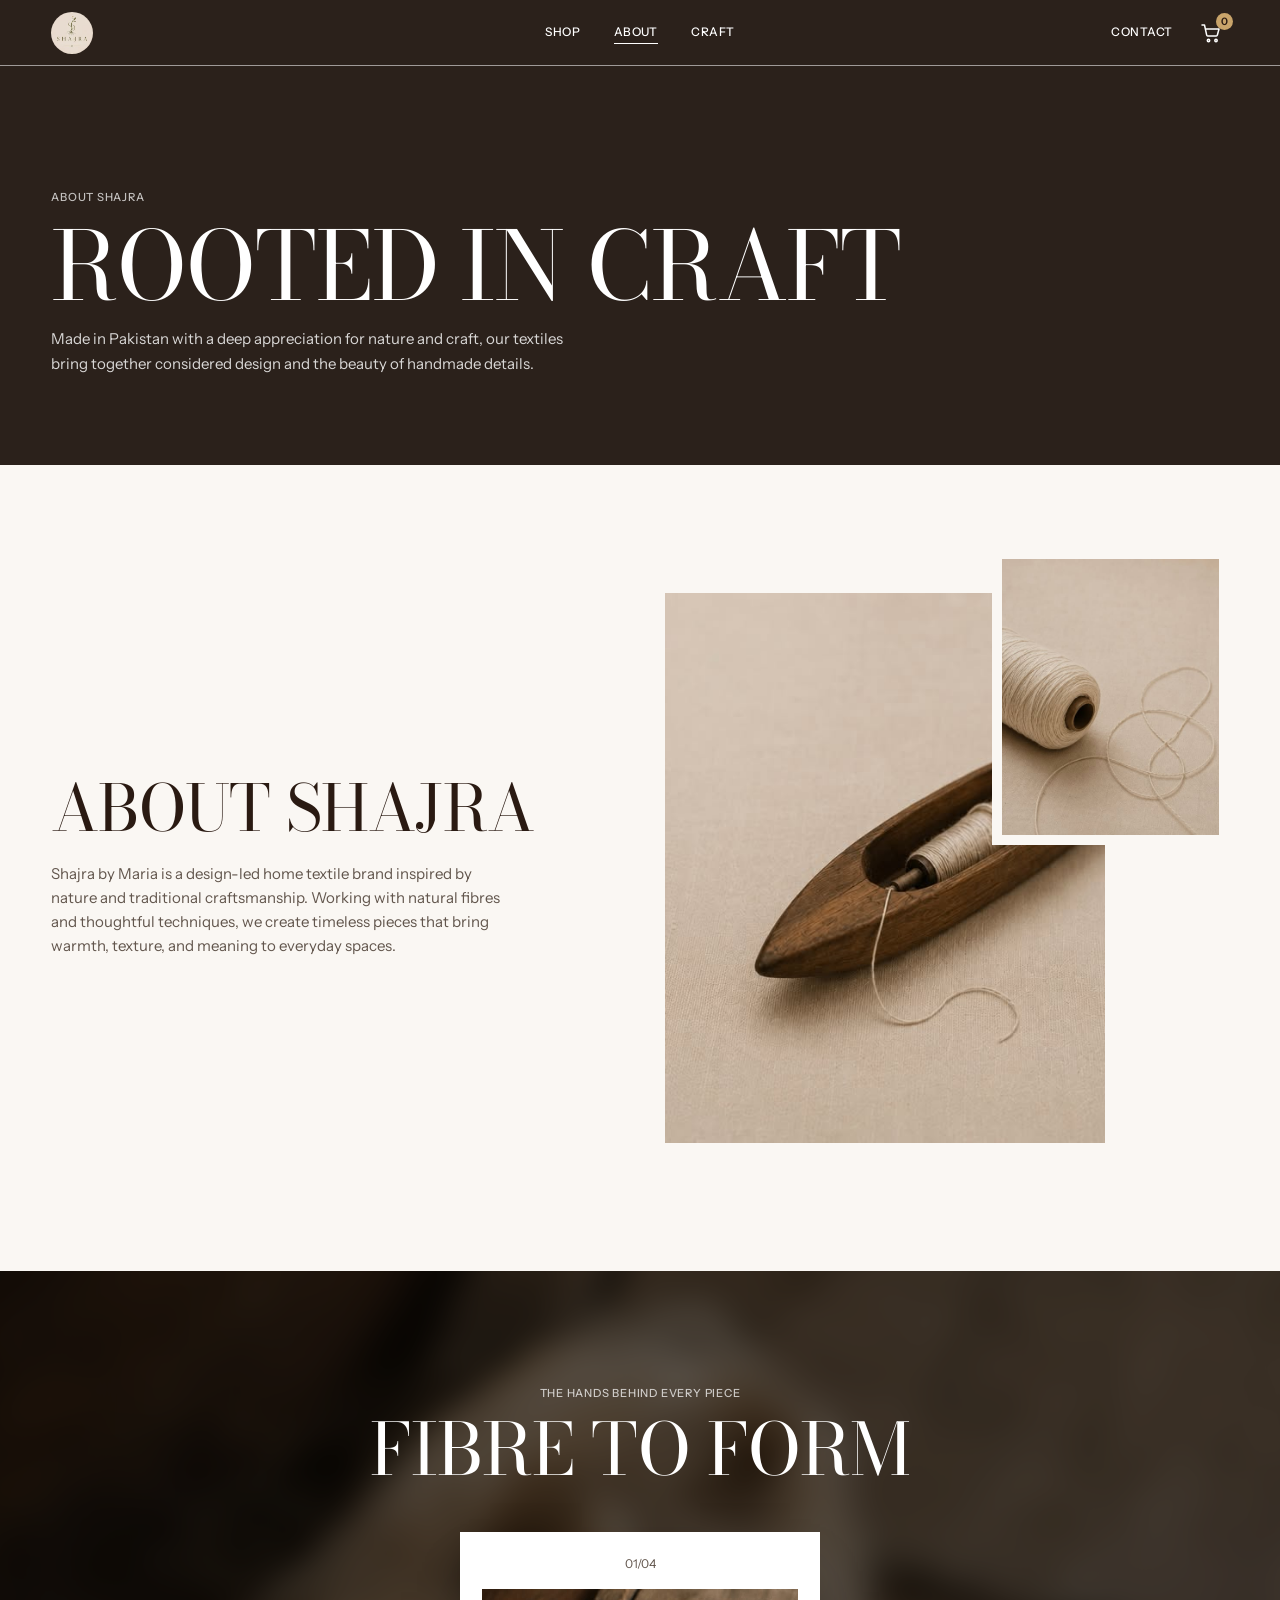
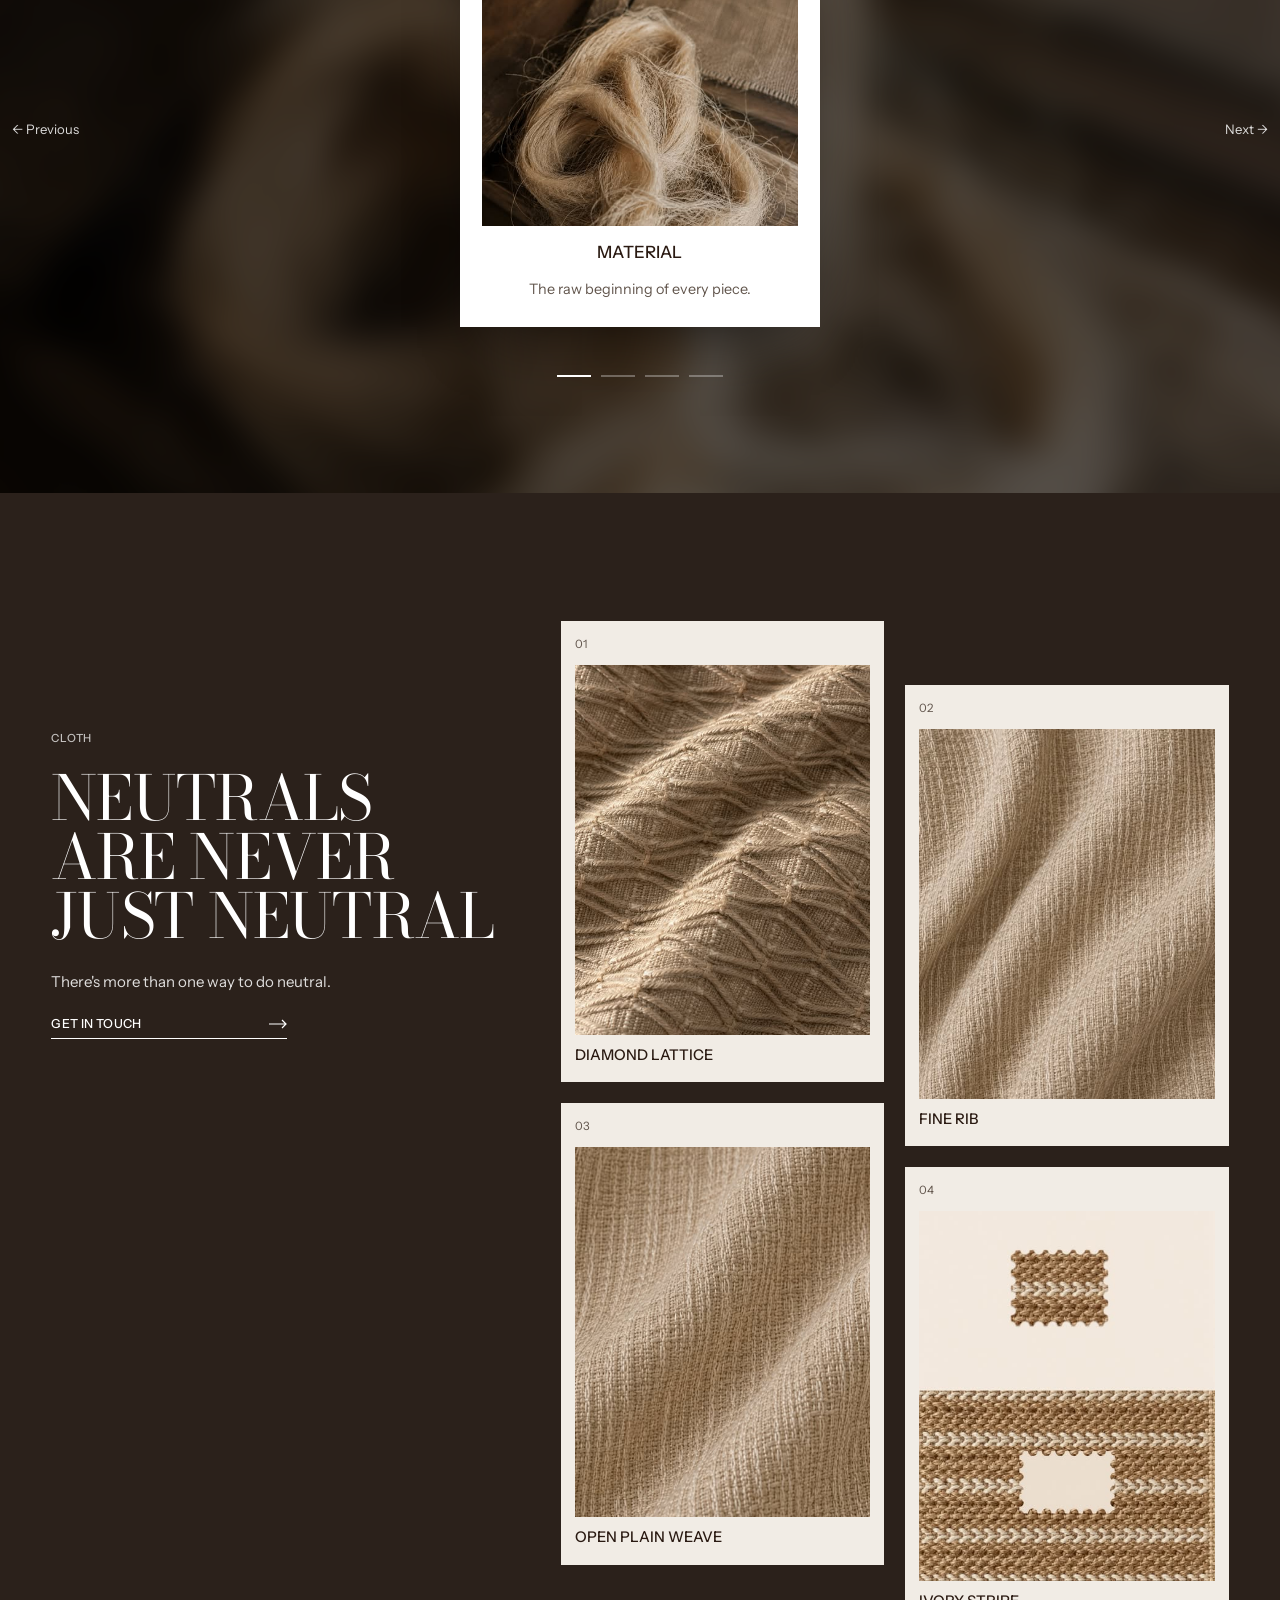
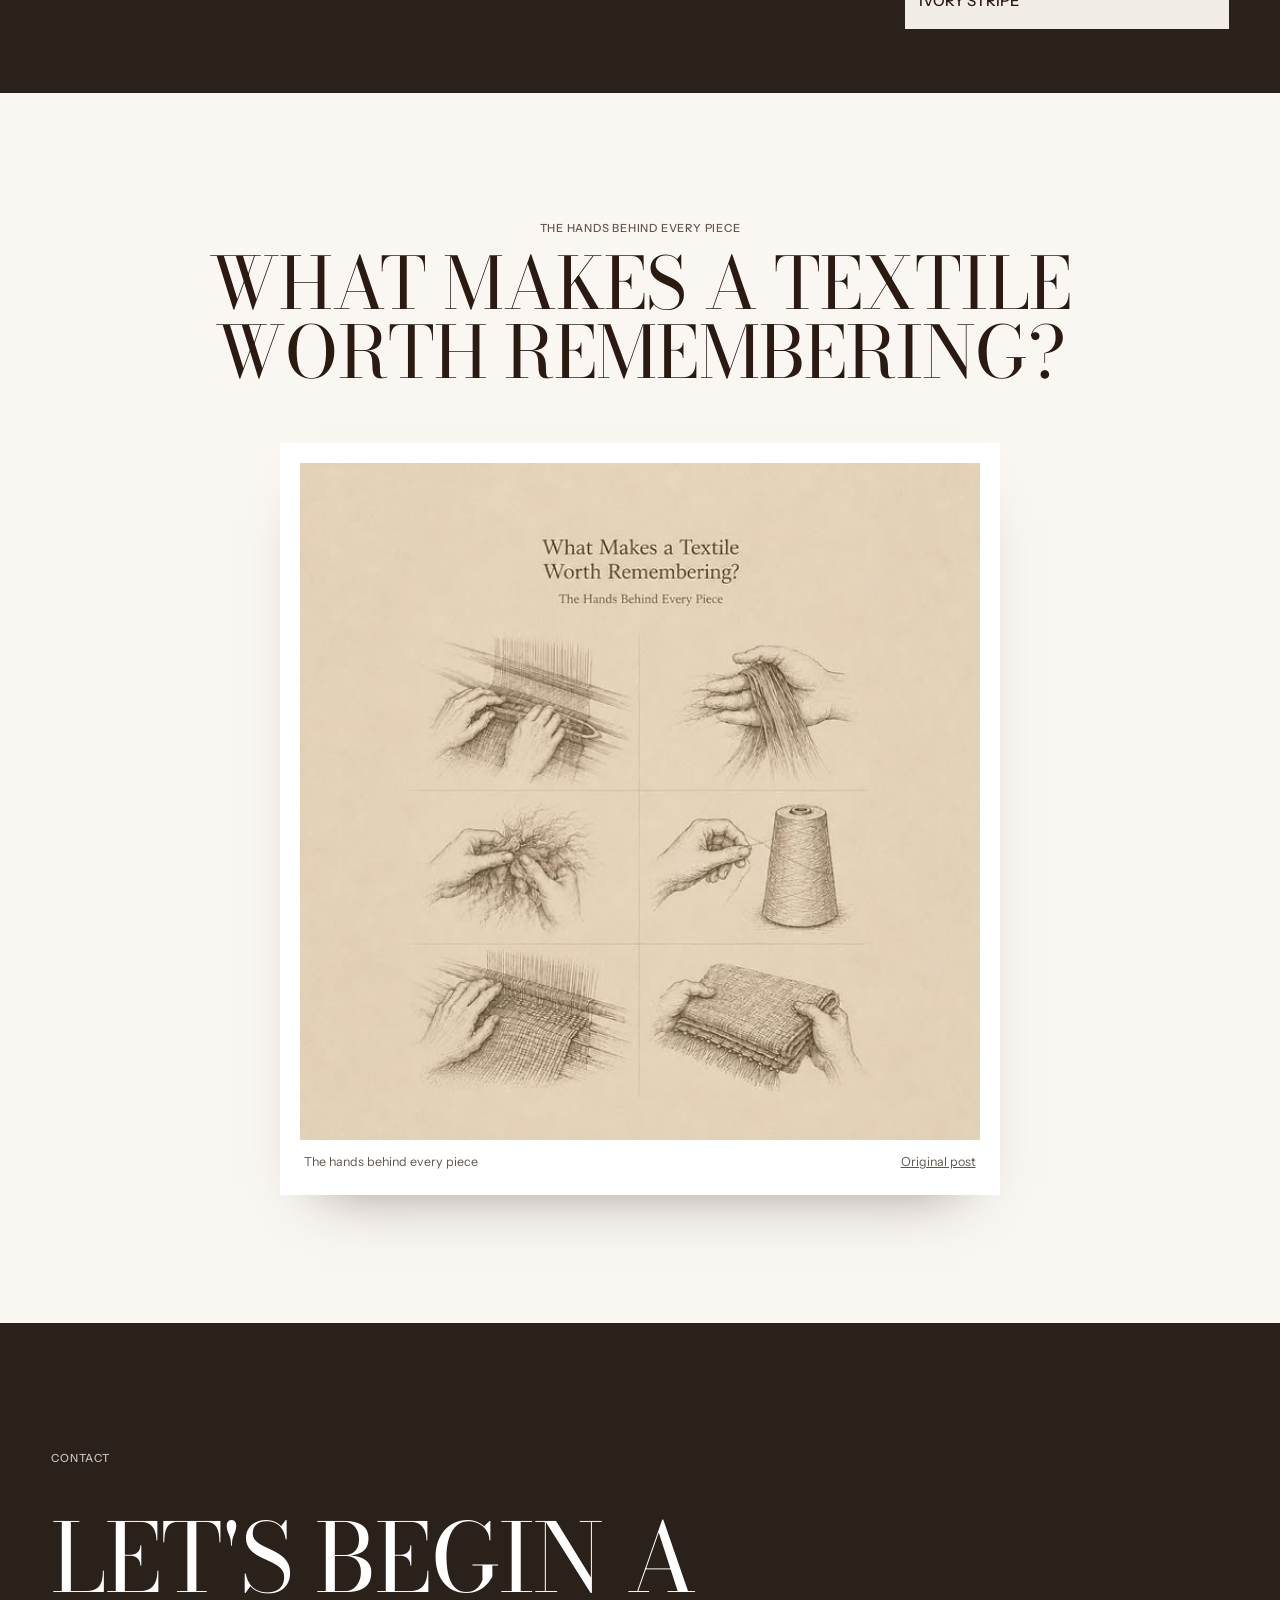
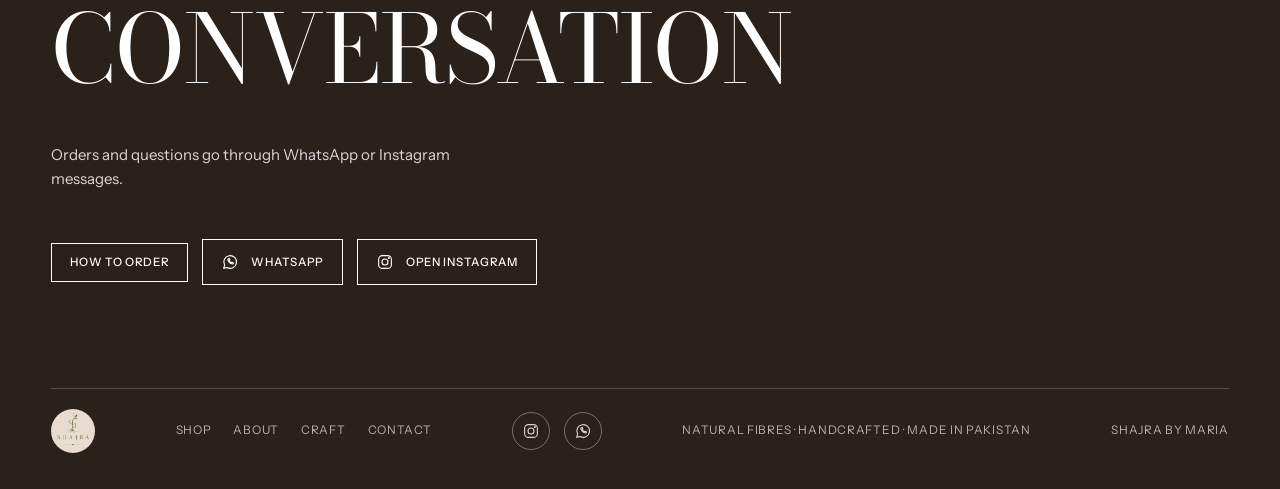
==== commit a08ffc0a: "new changes" ====
--- a/about.html
+++ b/about.html
@@ -36,8 +36,7 @@
 <section class="sec" id="about">
   <div class="about">
     <div class="tx">
-      <span class="eb">About Shajra</span>
-      
+      <h2 class="dsp">About Shajra</h2>
       <p>Shajra by Maria is a design-led home textile brand inspired by nature and traditional craftsmanship. Working with natural fibres and thoughtful techniques, we create timeless pieces that bring warmth, texture, and meaning to everyday spaces.</p>
     </div>
     <div class="collage">
